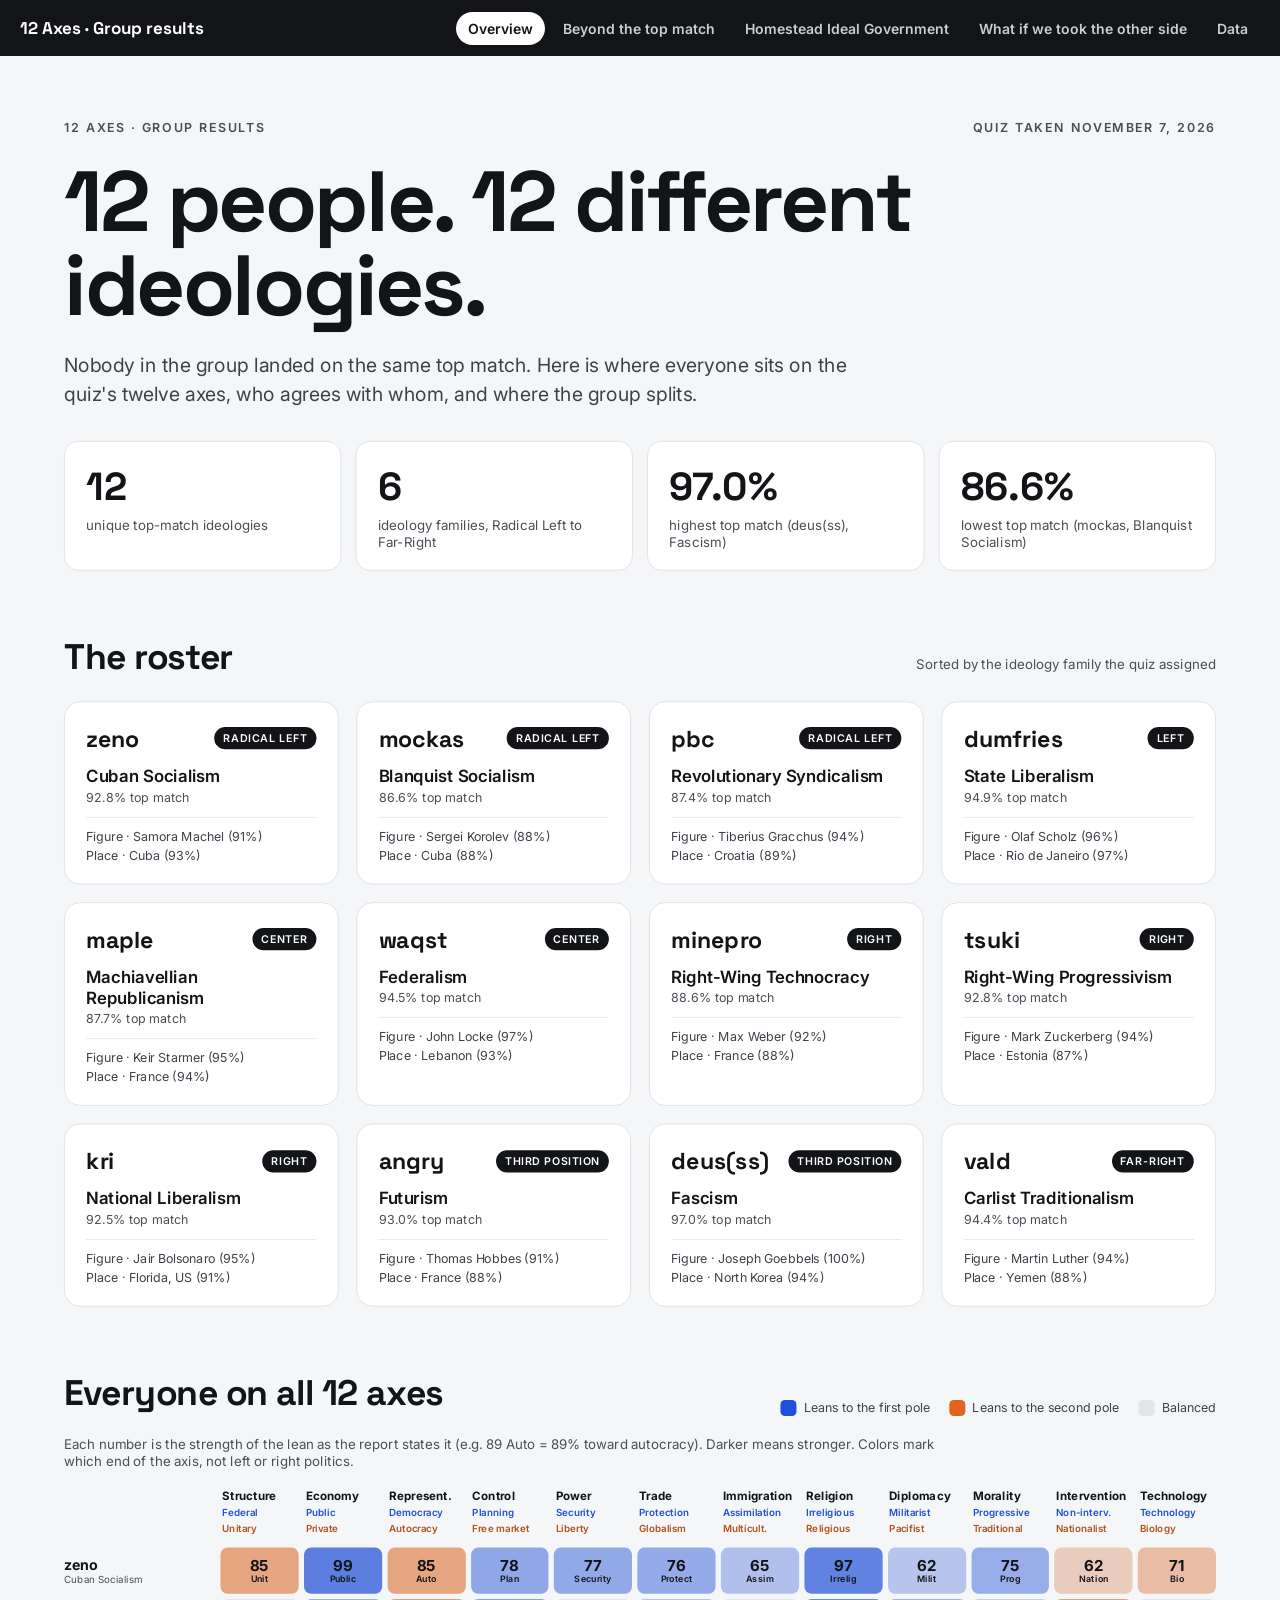
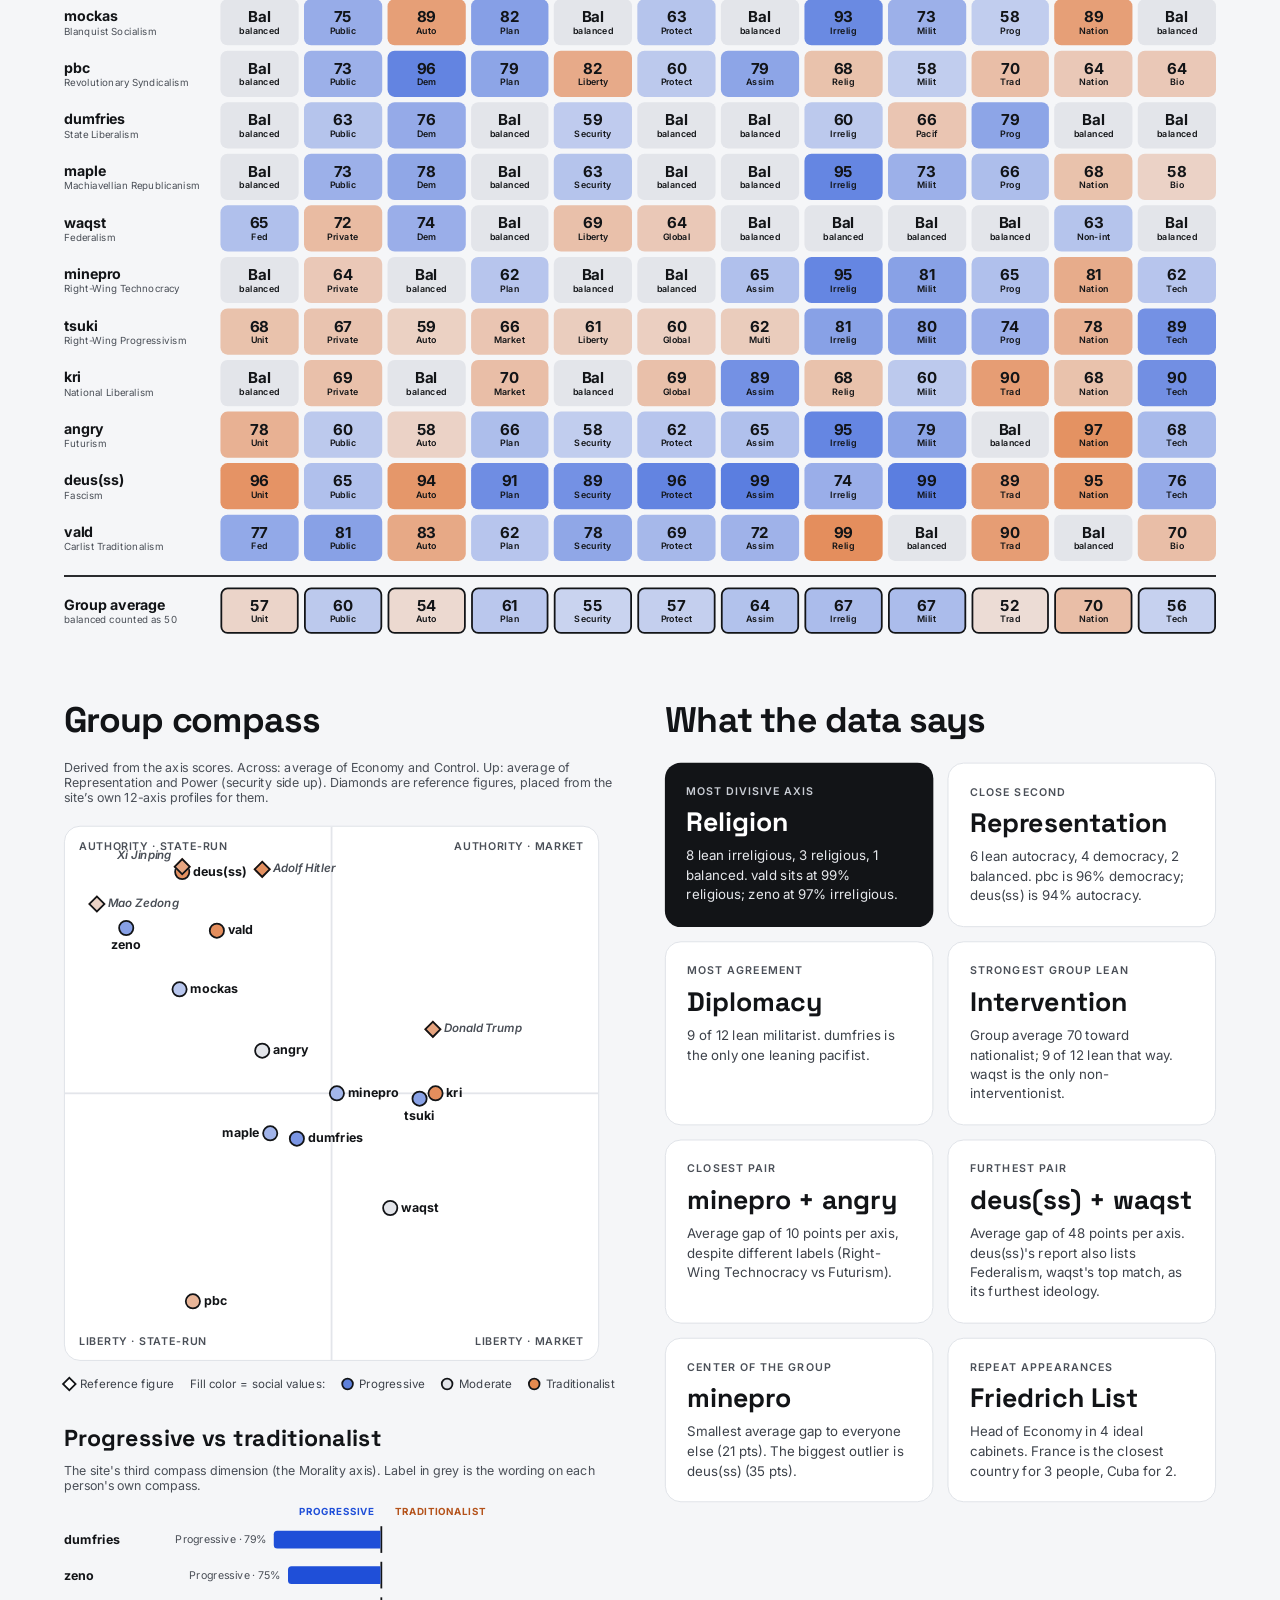
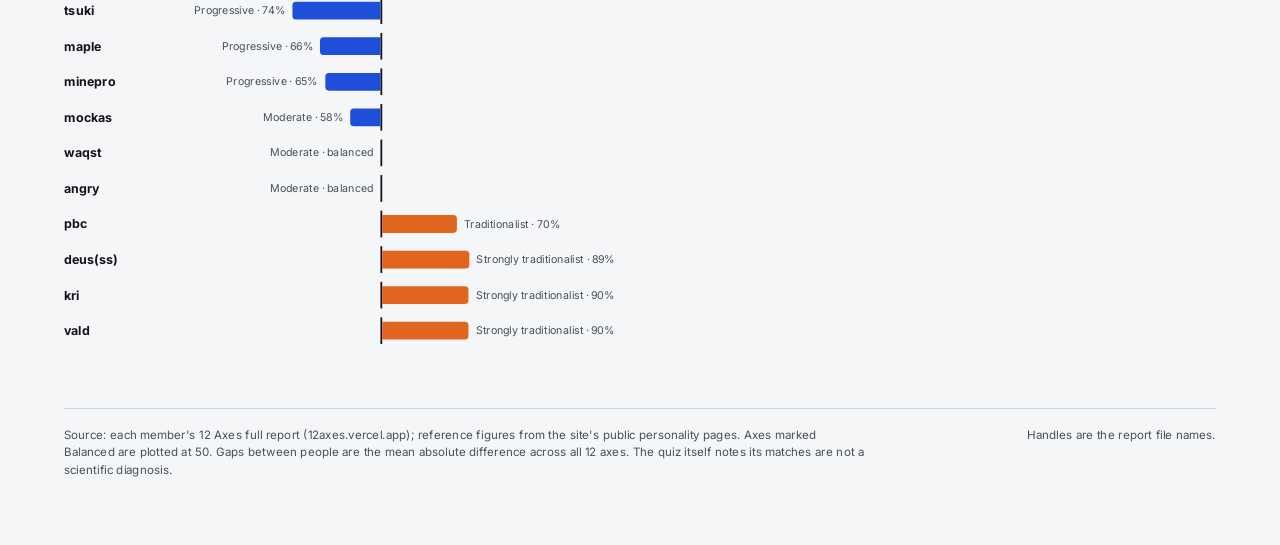
==== index.html @ 37f27909 "feat: 12 Axes group results site Static pages comparing the group's 12 Axes quiz results, with a pho" ====
<!doctype html>
<html lang="en">
<head>
<meta charset="utf-8">
<meta name="viewport" content="width=device-width, initial-scale=1">
<title>Overview · 12 Axes group results</title>
<link rel="preconnect" href="https://fonts.googleapis.com">
<link href="https://fonts.googleapis.com/css2?family=Inter:wght@400;500;600;700&amp;family=Space+Grotesk:wght@500;600;700&amp;display=swap" rel="stylesheet">
<style>
body{margin:0}
a{color:#1F4FD8}a:hover{color:#163a9e}
</style>

<style>
html,body{margin:0;background:#E9EBEF}
.site-nav{position:sticky;top:0;z-index:10;background:#121417;color:#fff;font-family:Inter,system-ui,sans-serif}
.site-nav .in{max-width:1440px;margin:0 auto;padding:0 20px;display:flex;align-items:center;gap:6px;min-height:56px;flex-wrap:wrap}
.site-nav .brand{font-family:'Space Grotesk',Inter,sans-serif;font-weight:700;font-size:17px;margin-right:auto;padding:12px 0;color:#fff;text-decoration:none}
.site-nav a.tab{color:#C9CDD4;text-decoration:none;font-size:14px;font-weight:600;padding:8px 12px;border-radius:999px}
.site-nav a.tab:hover{color:#fff;background:#2A2E35}
.site-nav a.tab[aria-current="page"]{color:#121417;background:#fff}
.site-nav a:focus-visible{outline:2px solid #8FB0FF;outline-offset:2px}
#frame{margin:0 auto;overflow:hidden}
#stage{width:1440px;transform-origin:top left}
</style>
<link rel="stylesheet" href="mobile.css">
</head>
<body>
<nav class="site-nav" aria-label="Pages"><div class="in"><a class="brand" href="index.html">12 Axes · Group results</a><a class="tab" href="index.html" aria-current="page">Overview</a><a class="tab" href="beyond.html">Beyond the top match</a><a class="tab" href="homestead.html">Homestead Ideal Government</a><a class="tab" href="other-side.html">What if we took the other side</a><a class="tab" href="data.html">Data</a></div></nav>
<main id="frame"><div id="stage" data-height="4150">
<div style="width: 1440px; height: 4150px; box-sizing: border-box; padding: 72px; background: #F5F6F8; color: #121417; font-family: Inter, system-ui, sans-serif; display: flex; flex-direction: column; gap: 72px">

  <header style="display: flex; flex-direction: column; gap: 28px">
    <div style="display: flex; justify-content: space-between; align-items: center; font-size: 14px; letter-spacing: 0.14em; text-transform: uppercase; color: #4A4F57; font-weight: 600">
      <span>12 Axes · Group results</span>
      <span>Quiz taken November 7, 2026</span>
    </div>
    <h1 style="margin: 0; font-family: 'Space Grotesk', Inter, sans-serif; font-size: 96px; line-height: 0.98; letter-spacing: -0.03em; font-weight: 700; max-width: 1100px">12 people. 12 different ideologies.</h1>
    <p style="margin: 0; font-size: 22px; line-height: 1.45; color: #3D424A; max-width: 900px">Nobody in the group landed on the same top match. Here is where everyone sits on the quiz's twelve axes, who agrees with whom, and where the group splits.</p>
    <div style="display: grid; grid-template-columns: repeat(4, minmax(0, 1fr)); gap: 16px; margin-top: 8px">
      <div style="background: #FFFFFF; border: 1px solid #DDE0E5; border-radius: 16px; padding: 22px 24px; display: flex; flex-direction: column; gap: 6px">
        <span style="font-family: 'Space Grotesk', Inter, sans-serif; font-size: 44px; font-weight: 700">12</span>
        <span style="font-size: 15px; color: #4A4F57">unique top-match ideologies</span>
      </div>
      <div style="background: #FFFFFF; border: 1px solid #DDE0E5; border-radius: 16px; padding: 22px 24px; display: flex; flex-direction: column; gap: 6px">
        <span style="font-family: 'Space Grotesk', Inter, sans-serif; font-size: 44px; font-weight: 700">6</span>
        <span style="font-size: 15px; color: #4A4F57">ideology families, Radical Left to Far-Right</span>
      </div>
      <div style="background: #FFFFFF; border: 1px solid #DDE0E5; border-radius: 16px; padding: 22px 24px; display: flex; flex-direction: column; gap: 6px">
        <span style="font-family: 'Space Grotesk', Inter, sans-serif; font-size: 44px; font-weight: 700">97.0%</span>
        <span style="font-size: 15px; color: #4A4F57">highest top match (deus(ss), Fascism)</span>
      </div>
      <div style="background: #FFFFFF; border: 1px solid #DDE0E5; border-radius: 16px; padding: 22px 24px; display: flex; flex-direction: column; gap: 6px">
        <span style="font-family: 'Space Grotesk', Inter, sans-serif; font-size: 44px; font-weight: 700">86.6%</span>
        <span style="font-size: 15px; color: #4A4F57">lowest top match (mockas, Blanquist Socialism)</span>
      </div>
    </div>
  </header>

  <section style="display: flex; flex-direction: column; gap: 24px">
    <div style="display: flex; align-items: baseline; justify-content: space-between">
      <h2 style="margin: 0; font-family: 'Space Grotesk', Inter, sans-serif; font-size: 40px; font-weight: 700; letter-spacing: -0.02em">The roster</h2>
      <span style="font-size: 15px; color: #4A4F57">Sorted by the ideology family the quiz assigned</span>
    </div>
    <div style="display: grid; grid-template-columns: repeat(4, minmax(0, 1fr)); gap: 20px">
      
        <div style="background: #FFFFFF; border: 1px solid #DDE0E5; border-radius: 18px; padding: 24px; display: flex; flex-direction: column; gap: 14px; min-height: 196px; box-sizing: border-box">
          <div style="display: flex; justify-content: space-between; align-items: center; gap: 8px">
            <span style="font-family: 'Space Grotesk', Inter, sans-serif; font-size: 26px; font-weight: 700">zeno</span>
            <span style="font-size: 12px; font-weight: 600; letter-spacing: 0.06em; text-transform: uppercase; background: #121417; color: #FFFFFF; padding: 5px 10px; border-radius: 999px; white-space: nowrap">Radical Left</span>
          </div>
          <div style="display: flex; flex-direction: column; gap: 2px">
            <span style="font-size: 19px; font-weight: 600; line-height: 1.25">Cuban Socialism</span>
            <span style="font-size: 14px; color: #4A4F57">92.8% top match</span>
          </div>
          <div style="display: flex; flex-direction: column; gap: 4px; font-size: 14px; color: #3D424A; border-top: 1px solid #E6E8EC; padding-top: 12px">
            <span>Figure · Samora Machel (91%)</span>
            <span>Place · Cuba (93%)</span>
          </div>
        </div>
      
        <div style="background: #FFFFFF; border: 1px solid #DDE0E5; border-radius: 18px; padding: 24px; display: flex; flex-direction: column; gap: 14px; min-height: 196px; box-sizing: border-box">
          <div style="display: flex; justify-content: space-between; align-items: center; gap: 8px">
            <span style="font-family: 'Space Grotesk', Inter, sans-serif; font-size: 26px; font-weight: 700">mockas</span>
            <span style="font-size: 12px; font-weight: 600; letter-spacing: 0.06em; text-transform: uppercase; background: #121417; color: #FFFFFF; padding: 5px 10px; border-radius: 999px; white-space: nowrap">Radical Left</span>
          </div>
          <div style="display: flex; flex-direction: column; gap: 2px">
            <span style="font-size: 19px; font-weight: 600; line-height: 1.25">Blanquist Socialism</span>
            <span style="font-size: 14px; color: #4A4F57">86.6% top match</span>
          </div>
          <div style="display: flex; flex-direction: column; gap: 4px; font-size: 14px; color: #3D424A; border-top: 1px solid #E6E8EC; padding-top: 12px">
            <span>Figure · Sergei Korolev (88%)</span>
            <span>Place · Cuba (88%)</span>
          </div>
        </div>
      
        <div style="background: #FFFFFF; border: 1px solid #DDE0E5; border-radius: 18px; padding: 24px; display: flex; flex-direction: column; gap: 14px; min-height: 196px; box-sizing: border-box">
          <div style="display: flex; justify-content: space-between; align-items: center; gap: 8px">
            <span style="font-family: 'Space Grotesk', Inter, sans-serif; font-size: 26px; font-weight: 700">pbc</span>
            <span style="font-size: 12px; font-weight: 600; letter-spacing: 0.06em; text-transform: uppercase; background: #121417; color: #FFFFFF; padding: 5px 10px; border-radius: 999px; white-space: nowrap">Radical Left</span>
          </div>
          <div style="display: flex; flex-direction: column; gap: 2px">
            <span style="font-size: 19px; font-weight: 600; line-height: 1.25">Revolutionary Syndicalism</span>
            <span style="font-size: 14px; color: #4A4F57">87.4% top match</span>
          </div>
          <div style="display: flex; flex-direction: column; gap: 4px; font-size: 14px; color: #3D424A; border-top: 1px solid #E6E8EC; padding-top: 12px">
            <span>Figure · Tiberius Gracchus (94%)</span>
            <span>Place · Croatia (89%)</span>
          </div>
        </div>
      
        <div style="background: #FFFFFF; border: 1px solid #DDE0E5; border-radius: 18px; padding: 24px; display: flex; flex-direction: column; gap: 14px; min-height: 196px; box-sizing: border-box">
          <div style="display: flex; justify-content: space-between; align-items: center; gap: 8px">
            <span style="font-family: 'Space Grotesk', Inter, sans-serif; font-size: 26px; font-weight: 700">dumfries</span>
            <span style="font-size: 12px; font-weight: 600; letter-spacing: 0.06em; text-transform: uppercase; background: #121417; color: #FFFFFF; padding: 5px 10px; border-radius: 999px; white-space: nowrap">Left</span>
          </div>
          <div style="display: flex; flex-direction: column; gap: 2px">
            <span style="font-size: 19px; font-weight: 600; line-height: 1.25">State Liberalism</span>
            <span style="font-size: 14px; color: #4A4F57">94.9% top match</span>
          </div>
          <div style="display: flex; flex-direction: column; gap: 4px; font-size: 14px; color: #3D424A; border-top: 1px solid #E6E8EC; padding-top: 12px">
            <span>Figure · Olaf Scholz (96%)</span>
            <span>Place · Rio de Janeiro (97%)</span>
          </div>
        </div>
      
        <div style="background: #FFFFFF; border: 1px solid #DDE0E5; border-radius: 18px; padding: 24px; display: flex; flex-direction: column; gap: 14px; min-height: 196px; box-sizing: border-box">
          <div style="display: flex; justify-content: space-between; align-items: center; gap: 8px">
            <span style="font-family: 'Space Grotesk', Inter, sans-serif; font-size: 26px; font-weight: 700">maple</span>
            <span style="font-size: 12px; font-weight: 600; letter-spacing: 0.06em; text-transform: uppercase; background: #121417; color: #FFFFFF; padding: 5px 10px; border-radius: 999px; white-space: nowrap">Center</span>
          </div>
          <div style="display: flex; flex-direction: column; gap: 2px">
            <span style="font-size: 19px; font-weight: 600; line-height: 1.25">Machiavellian Republicanism</span>
            <span style="font-size: 14px; color: #4A4F57">87.7% top match</span>
          </div>
          <div style="display: flex; flex-direction: column; gap: 4px; font-size: 14px; color: #3D424A; border-top: 1px solid #E6E8EC; padding-top: 12px">
            <span>Figure · Keir Starmer (95%)</span>
            <span>Place · France (94%)</span>
          </div>
        </div>
      
        <div style="background: #FFFFFF; border: 1px solid #DDE0E5; border-radius: 18px; padding: 24px; display: flex; flex-direction: column; gap: 14px; min-height: 196px; box-sizing: border-box">
          <div style="display: flex; justify-content: space-between; align-items: center; gap: 8px">
            <span style="font-family: 'Space Grotesk', Inter, sans-serif; font-size: 26px; font-weight: 700">waqst</span>
            <span style="font-size: 12px; font-weight: 600; letter-spacing: 0.06em; text-transform: uppercase; background: #121417; color: #FFFFFF; padding: 5px 10px; border-radius: 999px; white-space: nowrap">Center</span>
          </div>
          <div style="display: flex; flex-direction: column; gap: 2px">
            <span style="font-size: 19px; font-weight: 600; line-height: 1.25">Federalism</span>
            <span style="font-size: 14px; color: #4A4F57">94.5% top match</span>
          </div>
          <div style="display: flex; flex-direction: column; gap: 4px; font-size: 14px; color: #3D424A; border-top: 1px solid #E6E8EC; padding-top: 12px">
            <span>Figure · John Locke (97%)</span>
            <span>Place · Lebanon (93%)</span>
          </div>
        </div>
      
        <div style="background: #FFFFFF; border: 1px solid #DDE0E5; border-radius: 18px; padding: 24px; display: flex; flex-direction: column; gap: 14px; min-height: 196px; box-sizing: border-box">
          <div style="display: flex; justify-content: space-between; align-items: center; gap: 8px">
            <span style="font-family: 'Space Grotesk', Inter, sans-serif; font-size: 26px; font-weight: 700">minepro</span>
            <span style="font-size: 12px; font-weight: 600; letter-spacing: 0.06em; text-transform: uppercase; background: #121417; color: #FFFFFF; padding: 5px 10px; border-radius: 999px; white-space: nowrap">Right</span>
          </div>
          <div style="display: flex; flex-direction: column; gap: 2px">
            <span style="font-size: 19px; font-weight: 600; line-height: 1.25">Right-Wing Technocracy</span>
            <span style="font-size: 14px; color: #4A4F57">88.6% top match</span>
          </div>
          <div style="display: flex; flex-direction: column; gap: 4px; font-size: 14px; color: #3D424A; border-top: 1px solid #E6E8EC; padding-top: 12px">
            <span>Figure · Max Weber (92%)</span>
            <span>Place · France (88%)</span>
          </div>
        </div>
      
        <div style="background: #FFFFFF; border: 1px solid #DDE0E5; border-radius: 18px; padding: 24px; display: flex; flex-direction: column; gap: 14px; min-height: 196px; box-sizing: border-box">
          <div style="display: flex; justify-content: space-between; align-items: center; gap: 8px">
            <span style="font-family: 'Space Grotesk', Inter, sans-serif; font-size: 26px; font-weight: 700">tsuki</span>
            <span style="font-size: 12px; font-weight: 600; letter-spacing: 0.06em; text-transform: uppercase; background: #121417; color: #FFFFFF; padding: 5px 10px; border-radius: 999px; white-space: nowrap">Right</span>
          </div>
          <div style="display: flex; flex-direction: column; gap: 2px">
            <span style="font-size: 19px; font-weight: 600; line-height: 1.25">Right-Wing Progressivism</span>
            <span style="font-size: 14px; color: #4A4F57">92.8% top match</span>
          </div>
          <div style="display: flex; flex-direction: column; gap: 4px; font-size: 14px; color: #3D424A; border-top: 1px solid #E6E8EC; padding-top: 12px">
            <span>Figure · Mark Zuckerberg (94%)</span>
            <span>Place · Estonia (87%)</span>
          </div>
        </div>
      
        <div style="background: #FFFFFF; border: 1px solid #DDE0E5; border-radius: 18px; padding: 24px; display: flex; flex-direction: column; gap: 14px; min-height: 196px; box-sizing: border-box">
          <div style="display: flex; justify-content: space-between; align-items: center; gap: 8px">
            <span style="font-family: 'Space Grotesk', Inter, sans-serif; font-size: 26px; font-weight: 700">kri</span>
            <span style="font-size: 12px; font-weight: 600; letter-spacing: 0.06em; text-transform: uppercase; background: #121417; color: #FFFFFF; padding: 5px 10px; border-radius: 999px; white-space: nowrap">Right</span>
          </div>
          <div style="display: flex; flex-direction: column; gap: 2px">
            <span style="font-size: 19px; font-weight: 600; line-height: 1.25">National Liberalism</span>
            <span style="font-size: 14px; color: #4A4F57">92.5% top match</span>
          </div>
          <div style="display: flex; flex-direction: column; gap: 4px; font-size: 14px; color: #3D424A; border-top: 1px solid #E6E8EC; padding-top: 12px">
            <span>Figure · Jair Bolsonaro (95%)</span>
            <span>Place · Florida, US (91%)</span>
          </div>
        </div>
      
        <div style="background: #FFFFFF; border: 1px solid #DDE0E5; border-radius: 18px; padding: 24px; display: flex; flex-direction: column; gap: 14px; min-height: 196px; box-sizing: border-box">
          <div style="display: flex; justify-content: space-between; align-items: center; gap: 8px">
            <span style="font-family: 'Space Grotesk', Inter, sans-serif; font-size: 26px; font-weight: 700">angry</span>
            <span style="font-size: 12px; font-weight: 600; letter-spacing: 0.06em; text-transform: uppercase; background: #121417; color: #FFFFFF; padding: 5px 10px; border-radius: 999px; white-space: nowrap">Third Position</span>
          </div>
          <div style="display: flex; flex-direction: column; gap: 2px">
            <span style="font-size: 19px; font-weight: 600; line-height: 1.25">Futurism</span>
            <span style="font-size: 14px; color: #4A4F57">93.0% top match</span>
          </div>
          <div style="display: flex; flex-direction: column; gap: 4px; font-size: 14px; color: #3D424A; border-top: 1px solid #E6E8EC; padding-top: 12px">
            <span>Figure · Thomas Hobbes (91%)</span>
            <span>Place · France (88%)</span>
          </div>
        </div>
      
        <div style="background: #FFFFFF; border: 1px solid #DDE0E5; border-radius: 18px; padding: 24px; display: flex; flex-direction: column; gap: 14px; min-height: 196px; box-sizing: border-box">
          <div style="display: flex; justify-content: space-between; align-items: center; gap: 8px">
            <span style="font-family: 'Space Grotesk', Inter, sans-serif; font-size: 26px; font-weight: 700">deus(ss)</span>
            <span style="font-size: 12px; font-weight: 600; letter-spacing: 0.06em; text-transform: uppercase; background: #121417; color: #FFFFFF; padding: 5px 10px; border-radius: 999px; white-space: nowrap">Third Position</span>
          </div>
          <div style="display: flex; flex-direction: column; gap: 2px">
            <span style="font-size: 19px; font-weight: 600; line-height: 1.25">Fascism</span>
            <span style="font-size: 14px; color: #4A4F57">97.0% top match</span>
          </div>
          <div style="display: flex; flex-direction: column; gap: 4px; font-size: 14px; color: #3D424A; border-top: 1px solid #E6E8EC; padding-top: 12px">
            <span>Figure · Joseph Goebbels (100%)</span>
            <span>Place · North Korea (94%)</span>
          </div>
        </div>
      
        <div style="background: #FFFFFF; border: 1px solid #DDE0E5; border-radius: 18px; padding: 24px; display: flex; flex-direction: column; gap: 14px; min-height: 196px; box-sizing: border-box">
          <div style="display: flex; justify-content: space-between; align-items: center; gap: 8px">
            <span style="font-family: 'Space Grotesk', Inter, sans-serif; font-size: 26px; font-weight: 700">vald</span>
            <span style="font-size: 12px; font-weight: 600; letter-spacing: 0.06em; text-transform: uppercase; background: #121417; color: #FFFFFF; padding: 5px 10px; border-radius: 999px; white-space: nowrap">Far-Right</span>
          </div>
          <div style="display: flex; flex-direction: column; gap: 2px">
            <span style="font-size: 19px; font-weight: 600; line-height: 1.25">Carlist Traditionalism</span>
            <span style="font-size: 14px; color: #4A4F57">94.4% top match</span>
          </div>
          <div style="display: flex; flex-direction: column; gap: 4px; font-size: 14px; color: #3D424A; border-top: 1px solid #E6E8EC; padding-top: 12px">
            <span>Figure · Martin Luther (94%)</span>
            <span>Place · Yemen (88%)</span>
          </div>
        </div>
      
    </div>
  </section>

  <section style="display: flex; flex-direction: column; gap: 22px">
    <div style="display: flex; align-items: flex-end; justify-content: space-between; gap: 40px">
      <h2 style="margin: 0; font-family: 'Space Grotesk', Inter, sans-serif; font-size: 40px; font-weight: 700; letter-spacing: -0.02em">Everyone on all 12 axes</h2>
      <div style="display: flex; gap: 22px; align-items: center; font-size: 14px; color: #3D424A">
        <span style="display: flex; align-items: center; gap: 8px"><span style="width: 18px; height: 18px; border-radius: 5px; background: #1F4FD8; display: inline-block"></span>Leans to the first pole</span>
        <span style="display: flex; align-items: center; gap: 8px"><span style="width: 18px; height: 18px; border-radius: 5px; background: #E0661F; display: inline-block"></span>Leans to the second pole</span>
        <span style="display: flex; align-items: center; gap: 8px"><span style="width: 18px; height: 18px; border-radius: 5px; background: #E3E5EA; display: inline-block"></span>Balanced</span>
      </div>
    </div>
    <p style="margin: 0; font-size: 15px; color: #4A4F57; max-width: 980px">Each number is the strength of the lean as the report states it (e.g. 89 Auto = 89% toward autocracy). Darker means stronger. Colors mark which end of the axis, not left or right politics.</p>

    <div style="display: flex; flex-direction: column; gap: 6px">
      <div style="display: grid; grid-template-columns: 170px repeat(12, minmax(0, 1fr)); gap: 6px; align-items: end">
        <span></span>
        
          <div style="display: flex; flex-direction: column; gap: 4px; padding: 0 2px 8px">
            <span style="font-size: 13px; font-weight: 700">Structure</span>
            <span style="font-size: 11px; font-weight: 600; color: #1F4FD8">Federal</span>
            <span style="font-size: 11px; font-weight: 600; color: #B4521A">Unitary</span>
          </div>
        
          <div style="display: flex; flex-direction: column; gap: 4px; padding: 0 2px 8px">
            <span style="font-size: 13px; font-weight: 700">Economy</span>
            <span style="font-size: 11px; font-weight: 600; color: #1F4FD8">Public</span>
            <span style="font-size: 11px; font-weight: 600; color: #B4521A">Private</span>
          </div>
        
          <div style="display: flex; flex-direction: column; gap: 4px; padding: 0 2px 8px">
            <span style="font-size: 13px; font-weight: 700">Represent.</span>
            <span style="font-size: 11px; font-weight: 600; color: #1F4FD8">Democracy</span>
            <span style="font-size: 11px; font-weight: 600; color: #B4521A">Autocracy</span>
          </div>
        
          <div style="display: flex; flex-direction: column; gap: 4px; padding: 0 2px 8px">
            <span style="font-size: 13px; font-weight: 700">Control</span>
            <span style="font-size: 11px; font-weight: 600; color: #1F4FD8">Planning</span>
            <span style="font-size: 11px; font-weight: 600; color: #B4521A">Free market</span>
          </div>
        
          <div style="display: flex; flex-direction: column; gap: 4px; padding: 0 2px 8px">
            <span style="font-size: 13px; font-weight: 700">Power</span>
            <span style="font-size: 11px; font-weight: 600; color: #1F4FD8">Security</span>
            <span style="font-size: 11px; font-weight: 600; color: #B4521A">Liberty</span>
          </div>
        
          <div style="display: flex; flex-direction: column; gap: 4px; padding: 0 2px 8px">
            <span style="font-size: 13px; font-weight: 700">Trade</span>
            <span style="font-size: 11px; font-weight: 600; color: #1F4FD8">Protection</span>
            <span style="font-size: 11px; font-weight: 600; color: #B4521A">Globalism</span>
          </div>
        
          <div style="display: flex; flex-direction: column; gap: 4px; padding: 0 2px 8px">
            <span style="font-size: 13px; font-weight: 700">Immigration</span>
            <span style="font-size: 11px; font-weight: 600; color: #1F4FD8">Assimilation</span>
            <span style="font-size: 11px; font-weight: 600; color: #B4521A">Multicult.</span>
          </div>
        
          <div style="display: flex; flex-direction: column; gap: 4px; padding: 0 2px 8px">
            <span style="font-size: 13px; font-weight: 700">Religion</span>
            <span style="font-size: 11px; font-weight: 600; color: #1F4FD8">Irreligious</span>
            <span style="font-size: 11px; font-weight: 600; color: #B4521A">Religious</span>
          </div>
        
          <div style="display: flex; flex-direction: column; gap: 4px; padding: 0 2px 8px">
            <span style="font-size: 13px; font-weight: 700">Diplomacy</span>
            <span style="font-size: 11px; font-weight: 600; color: #1F4FD8">Militarist</span>
            <span style="font-size: 11px; font-weight: 600; color: #B4521A">Pacifist</span>
          </div>
        
          <div style="display: flex; flex-direction: column; gap: 4px; padding: 0 2px 8px">
            <span style="font-size: 13px; font-weight: 700">Morality</span>
            <span style="font-size: 11px; font-weight: 600; color: #1F4FD8">Progressive</span>
            <span style="font-size: 11px; font-weight: 600; color: #B4521A">Traditional</span>
          </div>
        
          <div style="display: flex; flex-direction: column; gap: 4px; padding: 0 2px 8px">
            <span style="font-size: 13px; font-weight: 700">Intervention</span>
            <span style="font-size: 11px; font-weight: 600; color: #1F4FD8">Non-interv.</span>
            <span style="font-size: 11px; font-weight: 600; color: #B4521A">Nationalist</span>
          </div>
        
          <div style="display: flex; flex-direction: column; gap: 4px; padding: 0 2px 8px">
            <span style="font-size: 13px; font-weight: 700">Technology</span>
            <span style="font-size: 11px; font-weight: 600; color: #1F4FD8">Technology</span>
            <span style="font-size: 11px; font-weight: 600; color: #B4521A">Biology</span>
          </div>
        
      </div>
      
        <div style="display: grid; grid-template-columns: 170px repeat(12, minmax(0, 1fr)); gap: 6px">
          <div style="display: flex; flex-direction: column; justify-content: center; height: 52px">
            <span style="font-size: 16px; font-weight: 700">zeno</span>
            <span style="font-size: 11px; color: #4A4F57; white-space: nowrap; overflow: hidden; text-overflow: ellipsis">Cuban Socialism</span>
          </div>
          
            <div style="height: 52px; border-radius: 8px; background: rgb(230,165,129); display: flex; flex-direction: column; align-items: center; justify-content: center; line-height: 1.1">
              <span style="font-size: 17px; font-weight: 700; color: #121417">85</span>
              <span style="font-size: 10px; font-weight: 600; color: #121417">Unit</span>
            </div>
          
            <div style="height: 52px; border-radius: 8px; background: rgb(91,126,224); display: flex; flex-direction: column; align-items: center; justify-content: center; line-height: 1.1">
              <span style="font-size: 17px; font-weight: 700; color: #121417">99</span>
              <span style="font-size: 10px; font-weight: 600; color: #121417">Public</span>
            </div>
          
            <div style="height: 52px; border-radius: 8px; background: rgb(230,165,129); display: flex; flex-direction: column; align-items: center; justify-content: center; line-height: 1.1">
              <span style="font-size: 17px; font-weight: 700; color: #121417">85</span>
              <span style="font-size: 10px; font-weight: 600; color: #121417">Auto</span>
            </div>
          
            <div style="height: 52px; border-radius: 8px; background: rgb(144,167,231); display: flex; flex-direction: column; align-items: center; justify-content: center; line-height: 1.1">
              <span style="font-size: 17px; font-weight: 700; color: #121417">78</span>
              <span style="font-size: 10px; font-weight: 600; color: #121417">Plan</span>
            </div>
          
            <div style="height: 52px; border-radius: 8px; background: rgb(146,169,232); display: flex; flex-direction: column; align-items: center; justify-content: center; line-height: 1.1">
              <span style="font-size: 17px; font-weight: 700; color: #121417">77</span>
              <span style="font-size: 10px; font-weight: 600; color: #121417">Security</span>
            </div>
          
            <div style="height: 52px; border-radius: 8px; background: rgb(149,170,232); display: flex; flex-direction: column; align-items: center; justify-content: center; line-height: 1.1">
              <span style="font-size: 17px; font-weight: 700; color: #121417">76</span>
              <span style="font-size: 10px; font-weight: 600; color: #121417">Protect</span>
            </div>
          
            <div style="height: 52px; border-radius: 8px; background: rgb(176,192,236); display: flex; flex-direction: column; align-items: center; justify-content: center; line-height: 1.1">
              <span style="font-size: 17px; font-weight: 700; color: #121417">65</span>
              <span style="font-size: 10px; font-weight: 600; color: #121417">Assim</span>
            </div>
          
            <div style="height: 52px; border-radius: 8px; background: rgb(96,130,225); display: flex; flex-direction: column; align-items: center; justify-content: center; line-height: 1.1">
              <span style="font-size: 17px; font-weight: 700; color: #121417">97</span>
              <span style="font-size: 10px; font-weight: 600; color: #121417">Irrelig</span>
            </div>
          
            <div style="height: 52px; border-radius: 8px; background: rgb(183,197,237); display: flex; flex-direction: column; align-items: center; justify-content: center; line-height: 1.1">
              <span style="font-size: 17px; font-weight: 700; color: #121417">62</span>
              <span style="font-size: 10px; font-weight: 600; color: #121417">Milit</span>
            </div>
          
            <div style="height: 52px; border-radius: 8px; background: rgb(151,172,232); display: flex; flex-direction: column; align-items: center; justify-content: center; line-height: 1.1">
              <span style="font-size: 17px; font-weight: 700; color: #121417">75</span>
              <span style="font-size: 10px; font-weight: 600; color: #121417">Prog</span>
            </div>
          
            <div style="height: 52px; border-radius: 8px; background: rgb(234,204,188); display: flex; flex-direction: column; align-items: center; justify-content: center; line-height: 1.1">
              <span style="font-size: 17px; font-weight: 700; color: #121417">62</span>
              <span style="font-size: 10px; font-weight: 600; color: #121417">Nation</span>
            </div>
          
            <div style="height: 52px; border-radius: 8px; background: rgb(233,189,165); display: flex; flex-direction: column; align-items: center; justify-content: center; line-height: 1.1">
              <span style="font-size: 17px; font-weight: 700; color: #121417">71</span>
              <span style="font-size: 10px; font-weight: 600; color: #121417">Bio</span>
            </div>
          
        </div>
      
        <div style="display: grid; grid-template-columns: 170px repeat(12, minmax(0, 1fr)); gap: 6px">
          <div style="display: flex; flex-direction: column; justify-content: center; height: 52px">
            <span style="font-size: 16px; font-weight: 700">mockas</span>
            <span style="font-size: 11px; color: #4A4F57; white-space: nowrap; overflow: hidden; text-overflow: ellipsis">Blanquist Socialism</span>
          </div>
          
            <div style="height: 52px; border-radius: 8px; background: #E3E5EA; display: flex; flex-direction: column; align-items: center; justify-content: center; line-height: 1.1">
              <span style="font-size: 17px; font-weight: 700; color: #121417">Bal</span>
              <span style="font-size: 10px; font-weight: 600; color: #121417">balanced</span>
            </div>
          
            <div style="height: 52px; border-radius: 8px; background: rgb(151,172,232); display: flex; flex-direction: column; align-items: center; justify-content: center; line-height: 1.1">
              <span style="font-size: 17px; font-weight: 700; color: #121417">75</span>
              <span style="font-size: 10px; font-weight: 600; color: #121417">Public</span>
            </div>
          
            <div style="height: 52px; border-radius: 8px; background: rgb(230,159,119); display: flex; flex-direction: column; align-items: center; justify-content: center; line-height: 1.1">
              <span style="font-size: 17px; font-weight: 700; color: #121417">89</span>
              <span style="font-size: 10px; font-weight: 600; color: #121417">Auto</span>
            </div>
          
            <div style="height: 52px; border-radius: 8px; background: rgb(134,159,230); display: flex; flex-direction: column; align-items: center; justify-content: center; line-height: 1.1">
              <span style="font-size: 17px; font-weight: 700; color: #121417">82</span>
              <span style="font-size: 10px; font-weight: 600; color: #121417">Plan</span>
            </div>
          
            <div style="height: 52px; border-radius: 8px; background: #E3E5EA; display: flex; flex-direction: column; align-items: center; justify-content: center; line-height: 1.1">
              <span style="font-size: 17px; font-weight: 700; color: #121417">Bal</span>
              <span style="font-size: 10px; font-weight: 600; color: #121417">balanced</span>
            </div>
          
            <div style="height: 52px; border-radius: 8px; background: rgb(181,196,236); display: flex; flex-direction: column; align-items: center; justify-content: center; line-height: 1.1">
              <span style="font-size: 17px; font-weight: 700; color: #121417">63</span>
              <span style="font-size: 10px; font-weight: 600; color: #121417">Protect</span>
            </div>
          
            <div style="height: 52px; border-radius: 8px; background: #E3E5EA; display: flex; flex-direction: column; align-items: center; justify-content: center; line-height: 1.1">
              <span style="font-size: 17px; font-weight: 700; color: #121417">Bal</span>
              <span style="font-size: 10px; font-weight: 600; color: #121417">balanced</span>
            </div>
          
            <div style="height: 52px; border-radius: 8px; background: rgb(106,138,226); display: flex; flex-direction: column; align-items: center; justify-content: center; line-height: 1.1">
              <span style="font-size: 17px; font-weight: 700; color: #121417">93</span>
              <span style="font-size: 10px; font-weight: 600; color: #121417">Irrelig</span>
            </div>
          
            <div style="height: 52px; border-radius: 8px; background: rgb(156,176,233); display: flex; flex-direction: column; align-items: center; justify-content: center; line-height: 1.1">
              <span style="font-size: 17px; font-weight: 700; color: #121417">73</span>
              <span style="font-size: 10px; font-weight: 600; color: #121417">Milit</span>
            </div>
          
            <div style="height: 52px; border-radius: 8px; background: rgb(193,205,238); display: flex; flex-direction: column; align-items: center; justify-content: center; line-height: 1.1">
              <span style="font-size: 17px; font-weight: 700; color: #121417">58</span>
              <span style="font-size: 10px; font-weight: 600; color: #121417">Prog</span>
            </div>
          
            <div style="height: 52px; border-radius: 8px; background: rgb(230,159,119); display: flex; flex-direction: column; align-items: center; justify-content: center; line-height: 1.1">
              <span style="font-size: 17px; font-weight: 700; color: #121417">89</span>
              <span style="font-size: 10px; font-weight: 600; color: #121417">Nation</span>
            </div>
          
            <div style="height: 52px; border-radius: 8px; background: #E3E5EA; display: flex; flex-direction: column; align-items: center; justify-content: center; line-height: 1.1">
              <span style="font-size: 17px; font-weight: 700; color: #121417">Bal</span>
              <span style="font-size: 10px; font-weight: 600; color: #121417">balanced</span>
            </div>
          
        </div>
      
        <div style="display: grid; grid-template-columns: 170px repeat(12, minmax(0, 1fr)); gap: 6px">
          <div style="display: flex; flex-direction: column; justify-content: center; height: 52px">
            <span style="font-size: 16px; font-weight: 700">pbc</span>
            <span style="font-size: 11px; color: #4A4F57; white-space: nowrap; overflow: hidden; text-overflow: ellipsis">Revolutionary Syndicalism</span>
          </div>
          
            <div style="height: 52px; border-radius: 8px; background: #E3E5EA; display: flex; flex-direction: column; align-items: center; justify-content: center; line-height: 1.1">
              <span style="font-size: 17px; font-weight: 700; color: #121417">Bal</span>
              <span style="font-size: 10px; font-weight: 600; color: #121417">balanced</span>
            </div>
          
            <div style="height: 52px; border-radius: 8px; background: rgb(156,176,233); display: flex; flex-direction: column; align-items: center; justify-content: center; line-height: 1.1">
              <span style="font-size: 17px; font-weight: 700; color: #121417">73</span>
              <span style="font-size: 10px; font-weight: 600; color: #121417">Public</span>
            </div>
          
            <div style="height: 52px; border-radius: 8px; background: rgb(99,132,225); display: flex; flex-direction: column; align-items: center; justify-content: center; line-height: 1.1">
              <span style="font-size: 17px; font-weight: 700; color: #121417">96</span>
              <span style="font-size: 10px; font-weight: 600; color: #121417">Dem</span>
            </div>
          
            <div style="height: 52px; border-radius: 8px; background: rgb(141,165,231); display: flex; flex-direction: column; align-items: center; justify-content: center; line-height: 1.1">
              <span style="font-size: 17px; font-weight: 700; color: #121417">79</span>
              <span style="font-size: 10px; font-weight: 600; color: #121417">Plan</span>
            </div>
          
            <div style="height: 52px; border-radius: 8px; background: rgb(231,170,137); display: flex; flex-direction: column; align-items: center; justify-content: center; line-height: 1.1">
              <span style="font-size: 17px; font-weight: 700; color: #121417">82</span>
              <span style="font-size: 10px; font-weight: 600; color: #121417">Liberty</span>
            </div>
          
            <div style="height: 52px; border-radius: 8px; background: rgb(188,201,237); display: flex; flex-direction: column; align-items: center; justify-content: center; line-height: 1.1">
              <span style="font-size: 17px; font-weight: 700; color: #121417">60</span>
              <span style="font-size: 10px; font-weight: 600; color: #121417">Protect</span>
            </div>
          
            <div style="height: 52px; border-radius: 8px; background: rgb(141,165,231); display: flex; flex-direction: column; align-items: center; justify-content: center; line-height: 1.1">
              <span style="font-size: 17px; font-weight: 700; color: #121417">79</span>
              <span style="font-size: 10px; font-weight: 600; color: #121417">Assim</span>
            </div>
          
            <div style="height: 52px; border-radius: 8px; background: rgb(233,194,172); display: flex; flex-direction: column; align-items: center; justify-content: center; line-height: 1.1">
              <span style="font-size: 17px; font-weight: 700; color: #121417">68</span>
              <span style="font-size: 10px; font-weight: 600; color: #121417">Relig</span>
            </div>
          
            <div style="height: 52px; border-radius: 8px; background: rgb(193,205,238); display: flex; flex-direction: column; align-items: center; justify-content: center; line-height: 1.1">
              <span style="font-size: 17px; font-weight: 700; color: #121417">58</span>
              <span style="font-size: 10px; font-weight: 600; color: #121417">Milit</span>
            </div>
          
            <div style="height: 52px; border-radius: 8px; background: rgb(233,190,167); display: flex; flex-direction: column; align-items: center; justify-content: center; line-height: 1.1">
              <span style="font-size: 17px; font-weight: 700; color: #121417">70</span>
              <span style="font-size: 10px; font-weight: 600; color: #121417">Trad</span>
            </div>
          
            <div style="height: 52px; border-radius: 8px; background: rgb(234,200,183); display: flex; flex-direction: column; align-items: center; justify-content: center; line-height: 1.1">
              <span style="font-size: 17px; font-weight: 700; color: #121417">64</span>
              <span style="font-size: 10px; font-weight: 600; color: #121417">Nation</span>
            </div>
          
            <div style="height: 52px; border-radius: 8px; background: rgb(234,200,183); display: flex; flex-direction: column; align-items: center; justify-content: center; line-height: 1.1">
              <span style="font-size: 17px; font-weight: 700; color: #121417">64</span>
              <span style="font-size: 10px; font-weight: 600; color: #121417">Bio</span>
            </div>
          
        </div>
      
        <div style="display: grid; grid-template-columns: 170px repeat(12, minmax(0, 1fr)); gap: 6px">
          <div style="display: flex; flex-direction: column; justify-content: center; height: 52px">
            <span style="font-size: 16px; font-weight: 700">dumfries</span>
            <span style="font-size: 11px; color: #4A4F57; white-space: nowrap; overflow: hidden; text-overflow: ellipsis">State Liberalism</span>
          </div>
          
            <div style="height: 52px; border-radius: 8px; background: #E3E5EA; display: flex; flex-direction: column; align-items: center; justify-content: center; line-height: 1.1">
              <span style="font-size: 17px; font-weight: 700; color: #121417">Bal</span>
              <span style="font-size: 10px; font-weight: 600; color: #121417">balanced</span>
            </div>
          
            <div style="height: 52px; border-radius: 8px; background: rgb(181,196,236); display: flex; flex-direction: column; align-items: center; justify-content: center; line-height: 1.1">
              <span style="font-size: 17px; font-weight: 700; color: #121417">63</span>
              <span style="font-size: 10px; font-weight: 600; color: #121417">Public</span>
            </div>
          
            <div style="height: 52px; border-radius: 8px; background: rgb(149,170,232); display: flex; flex-direction: column; align-items: center; justify-content: center; line-height: 1.1">
              <span style="font-size: 17px; font-weight: 700; color: #121417">76</span>
              <span style="font-size: 10px; font-weight: 600; color: #121417">Dem</span>
            </div>
          
            <div style="height: 52px; border-radius: 8px; background: #E3E5EA; display: flex; flex-direction: column; align-items: center; justify-content: center; line-height: 1.1">
              <span style="font-size: 17px; font-weight: 700; color: #121417">Bal</span>
              <span style="font-size: 10px; font-weight: 600; color: #121417">balanced</span>
            </div>
          
            <div style="height: 52px; border-radius: 8px; background: rgb(191,203,238); display: flex; flex-direction: column; align-items: center; justify-content: center; line-height: 1.1">
              <span style="font-size: 17px; font-weight: 700; color: #121417">59</span>
              <span style="font-size: 10px; font-weight: 600; color: #121417">Security</span>
            </div>
          
            <div style="height: 52px; border-radius: 8px; background: #E3E5EA; display: flex; flex-direction: column; align-items: center; justify-content: center; line-height: 1.1">
              <span style="font-size: 17px; font-weight: 700; color: #121417">Bal</span>
              <span style="font-size: 10px; font-weight: 600; color: #121417">balanced</span>
            </div>
          
            <div style="height: 52px; border-radius: 8px; background: #E3E5EA; display: flex; flex-direction: column; align-items: center; justify-content: center; line-height: 1.1">
              <span style="font-size: 17px; font-weight: 700; color: #121417">Bal</span>
              <span style="font-size: 10px; font-weight: 600; color: #121417">balanced</span>
            </div>
          
            <div style="height: 52px; border-radius: 8px; background: rgb(188,201,237); display: flex; flex-direction: column; align-items: center; justify-content: center; line-height: 1.1">
              <span style="font-size: 17px; font-weight: 700; color: #121417">60</span>
              <span style="font-size: 10px; font-weight: 600; color: #121417">Irrelig</span>
            </div>
          
            <div style="height: 52px; border-radius: 8px; background: rgb(234,197,178); display: flex; flex-direction: column; align-items: center; justify-content: center; line-height: 1.1">
              <span style="font-size: 17px; font-weight: 700; color: #121417">66</span>
              <span style="font-size: 10px; font-weight: 600; color: #121417">Pacif</span>
            </div>
          
            <div style="height: 52px; border-radius: 8px; background: rgb(141,165,231); display: flex; flex-direction: column; align-items: center; justify-content: center; line-height: 1.1">
              <span style="font-size: 17px; font-weight: 700; color: #121417">79</span>
              <span style="font-size: 10px; font-weight: 600; color: #121417">Prog</span>
            </div>
          
            <div style="height: 52px; border-radius: 8px; background: #E3E5EA; display: flex; flex-direction: column; align-items: center; justify-content: center; line-height: 1.1">
              <span style="font-size: 17px; font-weight: 700; color: #121417">Bal</span>
              <span style="font-size: 10px; font-weight: 600; color: #121417">balanced</span>
            </div>
          
            <div style="height: 52px; border-radius: 8px; background: #E3E5EA; display: flex; flex-direction: column; align-items: center; justify-content: center; line-height: 1.1">
              <span style="font-size: 17px; font-weight: 700; color: #121417">Bal</span>
              <span style="font-size: 10px; font-weight: 600; color: #121417">balanced</span>
            </div>
          
        </div>
      
        <div style="display: grid; grid-template-columns: 170px repeat(12, minmax(0, 1fr)); gap: 6px">
          <div style="display: flex; flex-direction: column; justify-content: center; height: 52px">
            <span style="font-size: 16px; font-weight: 700">maple</span>
            <span style="font-size: 11px; color: #4A4F57; white-space: nowrap; overflow: hidden; text-overflow: ellipsis">Machiavellian Republicanism</span>
          </div>
          
            <div style="height: 52px; border-radius: 8px; background: #E3E5EA; display: flex; flex-direction: column; align-items: center; justify-content: center; line-height: 1.1">
              <span style="font-size: 17px; font-weight: 700; color: #121417">Bal</span>
              <span style="font-size: 10px; font-weight: 600; color: #121417">balanced</span>
            </div>
          
            <div style="height: 52px; border-radius: 8px; background: rgb(156,176,233); display: flex; flex-direction: column; align-items: center; justify-content: center; line-height: 1.1">
              <span style="font-size: 17px; font-weight: 700; color: #121417">73</span>
              <span style="font-size: 10px; font-weight: 600; color: #121417">Public</span>
            </div>
          
            <div style="height: 52px; border-radius: 8px; background: rgb(144,167,231); display: flex; flex-direction: column; align-items: center; justify-content: center; line-height: 1.1">
              <span style="font-size: 17px; font-weight: 700; color: #121417">78</span>
              <span style="font-size: 10px; font-weight: 600; color: #121417">Dem</span>
            </div>
          
            <div style="height: 52px; border-radius: 8px; background: #E3E5EA; display: flex; flex-direction: column; align-items: center; justify-content: center; line-height: 1.1">
              <span style="font-size: 17px; font-weight: 700; color: #121417">Bal</span>
              <span style="font-size: 10px; font-weight: 600; color: #121417">balanced</span>
            </div>
          
            <div style="height: 52px; border-radius: 8px; background: rgb(181,196,236); display: flex; flex-direction: column; align-items: center; justify-content: center; line-height: 1.1">
              <span style="font-size: 17px; font-weight: 700; color: #121417">63</span>
              <span style="font-size: 10px; font-weight: 600; color: #121417">Security</span>
            </div>
          
            <div style="height: 52px; border-radius: 8px; background: #E3E5EA; display: flex; flex-direction: column; align-items: center; justify-content: center; line-height: 1.1">
              <span style="font-size: 17px; font-weight: 700; color: #121417">Bal</span>
              <span style="font-size: 10px; font-weight: 600; color: #121417">balanced</span>
            </div>
          
            <div style="height: 52px; border-radius: 8px; background: #E3E5EA; display: flex; flex-direction: column; align-items: center; justify-content: center; line-height: 1.1">
              <span style="font-size: 17px; font-weight: 700; color: #121417">Bal</span>
              <span style="font-size: 10px; font-weight: 600; color: #121417">balanced</span>
            </div>
          
            <div style="height: 52px; border-radius: 8px; background: rgb(101,134,226); display: flex; flex-direction: column; align-items: center; justify-content: center; line-height: 1.1">
              <span style="font-size: 17px; font-weight: 700; color: #121417">95</span>
              <span style="font-size: 10px; font-weight: 600; color: #121417">Irrelig</span>
            </div>
          
            <div style="height: 52px; border-radius: 8px; background: rgb(156,176,233); display: flex; flex-direction: column; align-items: center; justify-content: center; line-height: 1.1">
              <span style="font-size: 17px; font-weight: 700; color: #121417">73</span>
              <span style="font-size: 10px; font-weight: 600; color: #121417">Milit</span>
            </div>
          
            <div style="height: 52px; border-radius: 8px; background: rgb(173,190,235); display: flex; flex-direction: column; align-items: center; justify-content: center; line-height: 1.1">
              <span style="font-size: 17px; font-weight: 700; color: #121417">66</span>
              <span style="font-size: 10px; font-weight: 600; color: #121417">Prog</span>
            </div>
          
            <div style="height: 52px; border-radius: 8px; background: rgb(233,194,172); display: flex; flex-direction: column; align-items: center; justify-content: center; line-height: 1.1">
              <span style="font-size: 17px; font-weight: 700; color: #121417">68</span>
              <span style="font-size: 10px; font-weight: 600; color: #121417">Nation</span>
            </div>
          
            <div style="height: 52px; border-radius: 8px; background: rgb(235,210,198); display: flex; flex-direction: column; align-items: center; justify-content: center; line-height: 1.1">
              <span style="font-size: 17px; font-weight: 700; color: #121417">58</span>
              <span style="font-size: 10px; font-weight: 600; color: #121417">Bio</span>
            </div>
          
        </div>
      
        <div style="display: grid; grid-template-columns: 170px repeat(12, minmax(0, 1fr)); gap: 6px">
          <div style="display: flex; flex-direction: column; justify-content: center; height: 52px">
            <span style="font-size: 16px; font-weight: 700">waqst</span>
            <span style="font-size: 11px; color: #4A4F57; white-space: nowrap; overflow: hidden; text-overflow: ellipsis">Federalism</span>
          </div>
          
            <div style="height: 52px; border-radius: 8px; background: rgb(176,192,236); display: flex; flex-direction: column; align-items: center; justify-content: center; line-height: 1.1">
              <span style="font-size: 17px; font-weight: 700; color: #121417">65</span>
              <span style="font-size: 10px; font-weight: 600; color: #121417">Fed</span>
            </div>
          
            <div style="height: 52px; border-radius: 8px; background: rgb(233,187,162); display: flex; flex-direction: column; align-items: center; justify-content: center; line-height: 1.1">
              <span style="font-size: 17px; font-weight: 700; color: #121417">72</span>
              <span style="font-size: 10px; font-weight: 600; color: #121417">Private</span>
            </div>
          
            <div style="height: 52px; border-radius: 8px; background: rgb(154,174,233); display: flex; flex-direction: column; align-items: center; justify-content: center; line-height: 1.1">
              <span style="font-size: 17px; font-weight: 700; color: #121417">74</span>
              <span style="font-size: 10px; font-weight: 600; color: #121417">Dem</span>
            </div>
          
            <div style="height: 52px; border-radius: 8px; background: #E3E5EA; display: flex; flex-direction: column; align-items: center; justify-content: center; line-height: 1.1">
              <span style="font-size: 17px; font-weight: 700; color: #121417">Bal</span>
              <span style="font-size: 10px; font-weight: 600; color: #121417">balanced</span>
            </div>
          
            <div style="height: 52px; border-radius: 8px; background: rgb(233,192,170); display: flex; flex-direction: column; align-items: center; justify-content: center; line-height: 1.1">
              <span style="font-size: 17px; font-weight: 700; color: #121417">69</span>
              <span style="font-size: 10px; font-weight: 600; color: #121417">Liberty</span>
            </div>
          
            <div style="height: 52px; border-radius: 8px; background: rgb(234,200,183); display: flex; flex-direction: column; align-items: center; justify-content: center; line-height: 1.1">
              <span style="font-size: 17px; font-weight: 700; color: #121417">64</span>
              <span style="font-size: 10px; font-weight: 600; color: #121417">Global</span>
            </div>
          
            <div style="height: 52px; border-radius: 8px; background: #E3E5EA; display: flex; flex-direction: column; align-items: center; justify-content: center; line-height: 1.1">
              <span style="font-size: 17px; font-weight: 700; color: #121417">Bal</span>
              <span style="font-size: 10px; font-weight: 600; color: #121417">balanced</span>
            </div>
          
            <div style="height: 52px; border-radius: 8px; background: #E3E5EA; display: flex; flex-direction: column; align-items: center; justify-content: center; line-height: 1.1">
              <span style="font-size: 17px; font-weight: 700; color: #121417">Bal</span>
              <span style="font-size: 10px; font-weight: 600; color: #121417">balanced</span>
            </div>
          
            <div style="height: 52px; border-radius: 8px; background: #E3E5EA; display: flex; flex-direction: column; align-items: center; justify-content: center; line-height: 1.1">
              <span style="font-size: 17px; font-weight: 700; color: #121417">Bal</span>
              <span style="font-size: 10px; font-weight: 600; color: #121417">balanced</span>
            </div>
          
            <div style="height: 52px; border-radius: 8px; background: #E3E5EA; display: flex; flex-direction: column; align-items: center; justify-content: center; line-height: 1.1">
              <span style="font-size: 17px; font-weight: 700; color: #121417">Bal</span>
              <span style="font-size: 10px; font-weight: 600; color: #121417">balanced</span>
            </div>
          
            <div style="height: 52px; border-radius: 8px; background: rgb(181,196,236); display: flex; flex-direction: column; align-items: center; justify-content: center; line-height: 1.1">
              <span style="font-size: 17px; font-weight: 700; color: #121417">63</span>
              <span style="font-size: 10px; font-weight: 600; color: #121417">Non-int</span>
            </div>
          
            <div style="height: 52px; border-radius: 8px; background: #E3E5EA; display: flex; flex-direction: column; align-items: center; justify-content: center; line-height: 1.1">
              <span style="font-size: 17px; font-weight: 700; color: #121417">Bal</span>
              <span style="font-size: 10px; font-weight: 600; color: #121417">balanced</span>
            </div>
          
        </div>
      
        <div style="display: grid; grid-template-columns: 170px repeat(12, minmax(0, 1fr)); gap: 6px">
          <div style="display: flex; flex-direction: column; justify-content: center; height: 52px">
            <span style="font-size: 16px; font-weight: 700">minepro</span>
            <span style="font-size: 11px; color: #4A4F57; white-space: nowrap; overflow: hidden; text-overflow: ellipsis">Right-Wing Technocracy</span>
          </div>
          
            <div style="height: 52px; border-radius: 8px; background: #E3E5EA; display: flex; flex-direction: column; align-items: center; justify-content: center; line-height: 1.1">
              <span style="font-size: 17px; font-weight: 700; color: #121417">Bal</span>
              <span style="font-size: 10px; font-weight: 600; color: #121417">balanced</span>
            </div>
          
            <div style="height: 52px; border-radius: 8px; background: rgb(234,200,183); display: flex; flex-direction: column; align-items: center; justify-content: center; line-height: 1.1">
              <span style="font-size: 17px; font-weight: 700; color: #121417">64</span>
              <span style="font-size: 10px; font-weight: 600; color: #121417">Private</span>
            </div>
          
            <div style="height: 52px; border-radius: 8px; background: #E3E5EA; display: flex; flex-direction: column; align-items: center; justify-content: center; line-height: 1.1">
              <span style="font-size: 17px; font-weight: 700; color: #121417">Bal</span>
              <span style="font-size: 10px; font-weight: 600; color: #121417">balanced</span>
            </div>
          
            <div style="height: 52px; border-radius: 8px; background: rgb(183,197,237); display: flex; flex-direction: column; align-items: center; justify-content: center; line-height: 1.1">
              <span style="font-size: 17px; font-weight: 700; color: #121417">62</span>
              <span style="font-size: 10px; font-weight: 600; color: #121417">Plan</span>
            </div>
          
            <div style="height: 52px; border-radius: 8px; background: #E3E5EA; display: flex; flex-direction: column; align-items: center; justify-content: center; line-height: 1.1">
              <span style="font-size: 17px; font-weight: 700; color: #121417">Bal</span>
              <span style="font-size: 10px; font-weight: 600; color: #121417">balanced</span>
            </div>
          
            <div style="height: 52px; border-radius: 8px; background: #E3E5EA; display: flex; flex-direction: column; align-items: center; justify-content: center; line-height: 1.1">
              <span style="font-size: 17px; font-weight: 700; color: #121417">Bal</span>
              <span style="font-size: 10px; font-weight: 600; color: #121417">balanced</span>
            </div>
          
            <div style="height: 52px; border-radius: 8px; background: rgb(176,192,236); display: flex; flex-direction: column; align-items: center; justify-content: center; line-height: 1.1">
              <span style="font-size: 17px; font-weight: 700; color: #121417">65</span>
              <span style="font-size: 10px; font-weight: 600; color: #121417">Assim</span>
            </div>
          
            <div style="height: 52px; border-radius: 8px; background: rgb(101,134,226); display: flex; flex-direction: column; align-items: center; justify-content: center; line-height: 1.1">
              <span style="font-size: 17px; font-weight: 700; color: #121417">95</span>
              <span style="font-size: 10px; font-weight: 600; color: #121417">Irrelig</span>
            </div>
          
            <div style="height: 52px; border-radius: 8px; background: rgb(136,161,230); display: flex; flex-direction: column; align-items: center; justify-content: center; line-height: 1.1">
              <span style="font-size: 17px; font-weight: 700; color: #121417">81</span>
              <span style="font-size: 10px; font-weight: 600; color: #121417">Milit</span>
            </div>
          
            <div style="height: 52px; border-radius: 8px; background: rgb(176,192,236); display: flex; flex-direction: column; align-items: center; justify-content: center; line-height: 1.1">
              <span style="font-size: 17px; font-weight: 700; color: #121417">65</span>
              <span style="font-size: 10px; font-weight: 600; color: #121417">Prog</span>
            </div>
          
            <div style="height: 52px; border-radius: 8px; background: rgb(231,172,139); display: flex; flex-direction: column; align-items: center; justify-content: center; line-height: 1.1">
              <span style="font-size: 17px; font-weight: 700; color: #121417">81</span>
              <span style="font-size: 10px; font-weight: 600; color: #121417">Nation</span>
            </div>
          
            <div style="height: 52px; border-radius: 8px; background: rgb(183,197,237); display: flex; flex-direction: column; align-items: center; justify-content: center; line-height: 1.1">
              <span style="font-size: 17px; font-weight: 700; color: #121417">62</span>
              <span style="font-size: 10px; font-weight: 600; color: #121417">Tech</span>
            </div>
          
        </div>
      
        <div style="display: grid; grid-template-columns: 170px repeat(12, minmax(0, 1fr)); gap: 6px">
          <div style="display: flex; flex-direction: column; justify-content: center; height: 52px">
            <span style="font-size: 16px; font-weight: 700">tsuki</span>
            <span style="font-size: 11px; color: #4A4F57; white-space: nowrap; overflow: hidden; text-overflow: ellipsis">Right-Wing Progressivism</span>
          </div>
          
            <div style="height: 52px; border-radius: 8px; background: rgb(233,194,172); display: flex; flex-direction: column; align-items: center; justify-content: center; line-height: 1.1">
              <span style="font-size: 17px; font-weight: 700; color: #121417">68</span>
              <span style="font-size: 10px; font-weight: 600; color: #121417">Unit</span>
            </div>
          
            <div style="height: 52px; border-radius: 8px; background: rgb(233,195,175); display: flex; flex-direction: column; align-items: center; justify-content: center; line-height: 1.1">
              <span style="font-size: 17px; font-weight: 700; color: #121417">67</span>
              <span style="font-size: 10px; font-weight: 600; color: #121417">Private</span>
            </div>
          
            <div style="height: 52px; border-radius: 8px; background: rgb(235,209,195); display: flex; flex-direction: column; align-items: center; justify-content: center; line-height: 1.1">
              <span style="font-size: 17px; font-weight: 700; color: #121417">59</span>
              <span style="font-size: 10px; font-weight: 600; color: #121417">Auto</span>
            </div>
          
            <div style="height: 52px; border-radius: 8px; background: rgb(234,197,178); display: flex; flex-direction: column; align-items: center; justify-content: center; line-height: 1.1">
              <span style="font-size: 17px; font-weight: 700; color: #121417">66</span>
              <span style="font-size: 10px; font-weight: 600; color: #121417">Market</span>
            </div>
          
            <div style="height: 52px; border-radius: 8px; background: rgb(234,205,190); display: flex; flex-direction: column; align-items: center; justify-content: center; line-height: 1.1">
              <span style="font-size: 17px; font-weight: 700; color: #121417">61</span>
              <span style="font-size: 10px; font-weight: 600; color: #121417">Liberty</span>
            </div>
          
            <div style="height: 52px; border-radius: 8px; background: rgb(235,207,193); display: flex; flex-direction: column; align-items: center; justify-content: center; line-height: 1.1">
              <span style="font-size: 17px; font-weight: 700; color: #121417">60</span>
              <span style="font-size: 10px; font-weight: 600; color: #121417">Global</span>
            </div>
          
            <div style="height: 52px; border-radius: 8px; background: rgb(234,204,188); display: flex; flex-direction: column; align-items: center; justify-content: center; line-height: 1.1">
              <span style="font-size: 17px; font-weight: 700; color: #121417">62</span>
              <span style="font-size: 10px; font-weight: 600; color: #121417">Multi</span>
            </div>
          
            <div style="height: 52px; border-radius: 8px; background: rgb(136,161,230); display: flex; flex-direction: column; align-items: center; justify-content: center; line-height: 1.1">
              <span style="font-size: 17px; font-weight: 700; color: #121417">81</span>
              <span style="font-size: 10px; font-weight: 600; color: #121417">Irrelig</span>
            </div>
          
            <div style="height: 52px; border-radius: 8px; background: rgb(139,163,231); display: flex; flex-direction: column; align-items: center; justify-content: center; line-height: 1.1">
              <span style="font-size: 17px; font-weight: 700; color: #121417">80</span>
              <span style="font-size: 10px; font-weight: 600; color: #121417">Milit</span>
            </div>
          
            <div style="height: 52px; border-radius: 8px; background: rgb(154,174,233); display: flex; flex-direction: column; align-items: center; justify-content: center; line-height: 1.1">
              <span style="font-size: 17px; font-weight: 700; color: #121417">74</span>
              <span style="font-size: 10px; font-weight: 600; color: #121417">Prog</span>
            </div>
          
            <div style="height: 52px; border-radius: 8px; background: rgb(232,177,147); display: flex; flex-direction: column; align-items: center; justify-content: center; line-height: 1.1">
              <span style="font-size: 17px; font-weight: 700; color: #121417">78</span>
              <span style="font-size: 10px; font-weight: 600; color: #121417">Nation</span>
            </div>
          
            <div style="height: 52px; border-radius: 8px; background: rgb(116,145,228); display: flex; flex-direction: column; align-items: center; justify-content: center; line-height: 1.1">
              <span style="font-size: 17px; font-weight: 700; color: #121417">89</span>
              <span style="font-size: 10px; font-weight: 600; color: #121417">Tech</span>
            </div>
          
        </div>
      
        <div style="display: grid; grid-template-columns: 170px repeat(12, minmax(0, 1fr)); gap: 6px">
          <div style="display: flex; flex-direction: column; justify-content: center; height: 52px">
            <span style="font-size: 16px; font-weight: 700">kri</span>
            <span style="font-size: 11px; color: #4A4F57; white-space: nowrap; overflow: hidden; text-overflow: ellipsis">National Liberalism</span>
          </div>
          
            <div style="height: 52px; border-radius: 8px; background: #E3E5EA; display: flex; flex-direction: column; align-items: center; justify-content: center; line-height: 1.1">
              <span style="font-size: 17px; font-weight: 700; color: #121417">Bal</span>
              <span style="font-size: 10px; font-weight: 600; color: #121417">balanced</span>
            </div>
          
            <div style="height: 52px; border-radius: 8px; background: rgb(233,192,170); display: flex; flex-direction: column; align-items: center; justify-content: center; line-height: 1.1">
              <span style="font-size: 17px; font-weight: 700; color: #121417">69</span>
              <span style="font-size: 10px; font-weight: 600; color: #121417">Private</span>
            </div>
          
            <div style="height: 52px; border-radius: 8px; background: #E3E5EA; display: flex; flex-direction: column; align-items: center; justify-content: center; line-height: 1.1">
              <span style="font-size: 17px; font-weight: 700; color: #121417">Bal</span>
              <span style="font-size: 10px; font-weight: 600; color: #121417">balanced</span>
            </div>
          
            <div style="height: 52px; border-radius: 8px; background: rgb(233,190,167); display: flex; flex-direction: column; align-items: center; justify-content: center; line-height: 1.1">
              <span style="font-size: 17px; font-weight: 700; color: #121417">70</span>
              <span style="font-size: 10px; font-weight: 600; color: #121417">Market</span>
            </div>
          
            <div style="height: 52px; border-radius: 8px; background: #E3E5EA; display: flex; flex-direction: column; align-items: center; justify-content: center; line-height: 1.1">
              <span style="font-size: 17px; font-weight: 700; color: #121417">Bal</span>
              <span style="font-size: 10px; font-weight: 600; color: #121417">balanced</span>
            </div>
          
            <div style="height: 52px; border-radius: 8px; background: rgb(233,192,170); display: flex; flex-direction: column; align-items: center; justify-content: center; line-height: 1.1">
              <span style="font-size: 17px; font-weight: 700; color: #121417">69</span>
              <span style="font-size: 10px; font-weight: 600; color: #121417">Global</span>
            </div>
          
            <div style="height: 52px; border-radius: 8px; background: rgb(116,145,228); display: flex; flex-direction: column; align-items: center; justify-content: center; line-height: 1.1">
              <span style="font-size: 17px; font-weight: 700; color: #121417">89</span>
              <span style="font-size: 10px; font-weight: 600; color: #121417">Assim</span>
            </div>
          
            <div style="height: 52px; border-radius: 8px; background: rgb(233,194,172); display: flex; flex-direction: column; align-items: center; justify-content: center; line-height: 1.1">
              <span style="font-size: 17px; font-weight: 700; color: #121417">68</span>
              <span style="font-size: 10px; font-weight: 600; color: #121417">Relig</span>
            </div>
          
            <div style="height: 52px; border-radius: 8px; background: rgb(188,201,237); display: flex; flex-direction: column; align-items: center; justify-content: center; line-height: 1.1">
              <span style="font-size: 17px; font-weight: 700; color: #121417">60</span>
              <span style="font-size: 10px; font-weight: 600; color: #121417">Milit</span>
            </div>
          
            <div style="height: 52px; border-radius: 8px; background: rgb(230,157,116); display: flex; flex-direction: column; align-items: center; justify-content: center; line-height: 1.1">
              <span style="font-size: 17px; font-weight: 700; color: #121417">90</span>
              <span style="font-size: 10px; font-weight: 600; color: #121417">Trad</span>
            </div>
          
            <div style="height: 52px; border-radius: 8px; background: rgb(233,194,172); display: flex; flex-direction: column; align-items: center; justify-content: center; line-height: 1.1">
              <span style="font-size: 17px; font-weight: 700; color: #121417">68</span>
              <span style="font-size: 10px; font-weight: 600; color: #121417">Nation</span>
            </div>
          
            <div style="height: 52px; border-radius: 8px; background: rgb(114,143,227); display: flex; flex-direction: column; align-items: center; justify-content: center; line-height: 1.1">
              <span style="font-size: 17px; font-weight: 700; color: #121417">90</span>
              <span style="font-size: 10px; font-weight: 600; color: #121417">Tech</span>
            </div>
          
        </div>
      
        <div style="display: grid; grid-template-columns: 170px repeat(12, minmax(0, 1fr)); gap: 6px">
          <div style="display: flex; flex-direction: column; justify-content: center; height: 52px">
            <span style="font-size: 16px; font-weight: 700">angry</span>
            <span style="font-size: 11px; color: #4A4F57; white-space: nowrap; overflow: hidden; text-overflow: ellipsis">Futurism</span>
          </div>
          
            <div style="height: 52px; border-radius: 8px; background: rgb(232,177,147); display: flex; flex-direction: column; align-items: center; justify-content: center; line-height: 1.1">
              <span style="font-size: 17px; font-weight: 700; color: #121417">78</span>
              <span style="font-size: 10px; font-weight: 600; color: #121417">Unit</span>
            </div>
          
            <div style="height: 52px; border-radius: 8px; background: rgb(188,201,237); display: flex; flex-direction: column; align-items: center; justify-content: center; line-height: 1.1">
              <span style="font-size: 17px; font-weight: 700; color: #121417">60</span>
              <span style="font-size: 10px; font-weight: 600; color: #121417">Public</span>
            </div>
          
            <div style="height: 52px; border-radius: 8px; background: rgb(235,210,198); display: flex; flex-direction: column; align-items: center; justify-content: center; line-height: 1.1">
              <span style="font-size: 17px; font-weight: 700; color: #121417">58</span>
              <span style="font-size: 10px; font-weight: 600; color: #121417">Auto</span>
            </div>
          
            <div style="height: 52px; border-radius: 8px; background: rgb(173,190,235); display: flex; flex-direction: column; align-items: center; justify-content: center; line-height: 1.1">
              <span style="font-size: 17px; font-weight: 700; color: #121417">66</span>
              <span style="font-size: 10px; font-weight: 600; color: #121417">Plan</span>
            </div>
          
            <div style="height: 52px; border-radius: 8px; background: rgb(193,205,238); display: flex; flex-direction: column; align-items: center; justify-content: center; line-height: 1.1">
              <span style="font-size: 17px; font-weight: 700; color: #121417">58</span>
              <span style="font-size: 10px; font-weight: 600; color: #121417">Security</span>
            </div>
          
            <div style="height: 52px; border-radius: 8px; background: rgb(183,197,237); display: flex; flex-direction: column; align-items: center; justify-content: center; line-height: 1.1">
              <span style="font-size: 17px; font-weight: 700; color: #121417">62</span>
              <span style="font-size: 10px; font-weight: 600; color: #121417">Protect</span>
            </div>
          
            <div style="height: 52px; border-radius: 8px; background: rgb(176,192,236); display: flex; flex-direction: column; align-items: center; justify-content: center; line-height: 1.1">
              <span style="font-size: 17px; font-weight: 700; color: #121417">65</span>
              <span style="font-size: 10px; font-weight: 600; color: #121417">Assim</span>
            </div>
          
            <div style="height: 52px; border-radius: 8px; background: rgb(101,134,226); display: flex; flex-direction: column; align-items: center; justify-content: center; line-height: 1.1">
              <span style="font-size: 17px; font-weight: 700; color: #121417">95</span>
              <span style="font-size: 10px; font-weight: 600; color: #121417">Irrelig</span>
            </div>
          
            <div style="height: 52px; border-radius: 8px; background: rgb(141,165,231); display: flex; flex-direction: column; align-items: center; justify-content: center; line-height: 1.1">
              <span style="font-size: 17px; font-weight: 700; color: #121417">79</span>
              <span style="font-size: 10px; font-weight: 600; color: #121417">Milit</span>
            </div>
          
            <div style="height: 52px; border-radius: 8px; background: #E3E5EA; display: flex; flex-direction: column; align-items: center; justify-content: center; line-height: 1.1">
              <span style="font-size: 17px; font-weight: 700; color: #121417">Bal</span>
              <span style="font-size: 10px; font-weight: 600; color: #121417">balanced</span>
            </div>
          
            <div style="height: 52px; border-radius: 8px; background: rgb(228,146,98); display: flex; flex-direction: column; align-items: center; justify-content: center; line-height: 1.1">
              <span style="font-size: 17px; font-weight: 700; color: #121417">97</span>
              <span style="font-size: 10px; font-weight: 600; color: #121417">Nation</span>
            </div>
          
            <div style="height: 52px; border-radius: 8px; background: rgb(168,186,235); display: flex; flex-direction: column; align-items: center; justify-content: center; line-height: 1.1">
              <span style="font-size: 17px; font-weight: 700; color: #121417">68</span>
              <span style="font-size: 10px; font-weight: 600; color: #121417">Tech</span>
            </div>
          
        </div>
      
        <div style="display: grid; grid-template-columns: 170px repeat(12, minmax(0, 1fr)); gap: 6px">
          <div style="display: flex; flex-direction: column; justify-content: center; height: 52px">
            <span style="font-size: 16px; font-weight: 700">deus(ss)</span>
            <span style="font-size: 11px; color: #4A4F57; white-space: nowrap; overflow: hidden; text-overflow: ellipsis">Fascism</span>
          </div>
          
            <div style="height: 52px; border-radius: 8px; background: rgb(229,147,101); display: flex; flex-direction: column; align-items: center; justify-content: center; line-height: 1.1">
              <span style="font-size: 17px; font-weight: 700; color: #121417">96</span>
              <span style="font-size: 10px; font-weight: 600; color: #121417">Unit</span>
            </div>
          
            <div style="height: 52px; border-radius: 8px; background: rgb(176,192,236); display: flex; flex-direction: column; align-items: center; justify-content: center; line-height: 1.1">
              <span style="font-size: 17px; font-weight: 700; color: #121417">65</span>
              <span style="font-size: 10px; font-weight: 600; color: #121417">Public</span>
            </div>
          
            <div style="height: 52px; border-radius: 8px; background: rgb(229,151,106); display: flex; flex-direction: column; align-items: center; justify-content: center; line-height: 1.1">
              <span style="font-size: 17px; font-weight: 700; color: #121417">94</span>
              <span style="font-size: 10px; font-weight: 600; color: #121417">Auto</span>
            </div>
          
            <div style="height: 52px; border-radius: 8px; background: rgb(111,141,227); display: flex; flex-direction: column; align-items: center; justify-content: center; line-height: 1.1">
              <span style="font-size: 17px; font-weight: 700; color: #121417">91</span>
              <span style="font-size: 10px; font-weight: 600; color: #121417">Plan</span>
            </div>
          
            <div style="height: 52px; border-radius: 8px; background: rgb(116,145,228); display: flex; flex-direction: column; align-items: center; justify-content: center; line-height: 1.1">
              <span style="font-size: 17px; font-weight: 700; color: #121417">89</span>
              <span style="font-size: 10px; font-weight: 600; color: #121417">Security</span>
            </div>
          
            <div style="height: 52px; border-radius: 8px; background: rgb(99,132,225); display: flex; flex-direction: column; align-items: center; justify-content: center; line-height: 1.1">
              <span style="font-size: 17px; font-weight: 700; color: #121417">96</span>
              <span style="font-size: 10px; font-weight: 600; color: #121417">Protect</span>
            </div>
          
            <div style="height: 52px; border-radius: 8px; background: rgb(91,126,224); display: flex; flex-direction: column; align-items: center; justify-content: center; line-height: 1.1">
              <span style="font-size: 17px; font-weight: 700; color: #121417">99</span>
              <span style="font-size: 10px; font-weight: 600; color: #121417">Assim</span>
            </div>
          
            <div style="height: 52px; border-radius: 8px; background: rgb(154,174,233); display: flex; flex-direction: column; align-items: center; justify-content: center; line-height: 1.1">
              <span style="font-size: 17px; font-weight: 700; color: #121417">74</span>
              <span style="font-size: 10px; font-weight: 600; color: #121417">Irrelig</span>
            </div>
          
            <div style="height: 52px; border-radius: 8px; background: rgb(91,126,224); display: flex; flex-direction: column; align-items: center; justify-content: center; line-height: 1.1">
              <span style="font-size: 17px; font-weight: 700; color: #121417">99</span>
              <span style="font-size: 10px; font-weight: 600; color: #121417">Milit</span>
            </div>
          
            <div style="height: 52px; border-radius: 8px; background: rgb(230,159,119); display: flex; flex-direction: column; align-items: center; justify-content: center; line-height: 1.1">
              <span style="font-size: 17px; font-weight: 700; color: #121417">89</span>
              <span style="font-size: 10px; font-weight: 600; color: #121417">Trad</span>
            </div>
          
            <div style="height: 52px; border-radius: 8px; background: rgb(229,149,103); display: flex; flex-direction: column; align-items: center; justify-content: center; line-height: 1.1">
              <span style="font-size: 17px; font-weight: 700; color: #121417">95</span>
              <span style="font-size: 10px; font-weight: 600; color: #121417">Nation</span>
            </div>
          
            <div style="height: 52px; border-radius: 8px; background: rgb(149,170,232); display: flex; flex-direction: column; align-items: center; justify-content: center; line-height: 1.1">
              <span style="font-size: 17px; font-weight: 700; color: #121417">76</span>
              <span style="font-size: 10px; font-weight: 600; color: #121417">Tech</span>
            </div>
          
        </div>
      
        <div style="display: grid; grid-template-columns: 170px repeat(12, minmax(0, 1fr)); gap: 6px">
          <div style="display: flex; flex-direction: column; justify-content: center; height: 52px">
            <span style="font-size: 16px; font-weight: 700">vald</span>
            <span style="font-size: 11px; color: #4A4F57; white-space: nowrap; overflow: hidden; text-overflow: ellipsis">Carlist Traditionalism</span>
          </div>
          
            <div style="height: 52px; border-radius: 8px; background: rgb(146,169,232); display: flex; flex-direction: column; align-items: center; justify-content: center; line-height: 1.1">
              <span style="font-size: 17px; font-weight: 700; color: #121417">77</span>
              <span style="font-size: 10px; font-weight: 600; color: #121417">Fed</span>
            </div>
          
            <div style="height: 52px; border-radius: 8px; background: rgb(136,161,230); display: flex; flex-direction: column; align-items: center; justify-content: center; line-height: 1.1">
              <span style="font-size: 17px; font-weight: 700; color: #121417">81</span>
              <span style="font-size: 10px; font-weight: 600; color: #121417">Public</span>
            </div>
          
            <div style="height: 52px; border-radius: 8px; background: rgb(231,169,134); display: flex; flex-direction: column; align-items: center; justify-content: center; line-height: 1.1">
              <span style="font-size: 17px; font-weight: 700; color: #121417">83</span>
              <span style="font-size: 10px; font-weight: 600; color: #121417">Auto</span>
            </div>
          
            <div style="height: 52px; border-radius: 8px; background: rgb(183,197,237); display: flex; flex-direction: column; align-items: center; justify-content: center; line-height: 1.1">
              <span style="font-size: 17px; font-weight: 700; color: #121417">62</span>
              <span style="font-size: 10px; font-weight: 600; color: #121417">Plan</span>
            </div>
          
            <div style="height: 52px; border-radius: 8px; background: rgb(144,167,231); display: flex; flex-direction: column; align-items: center; justify-content: center; line-height: 1.1">
              <span style="font-size: 17px; font-weight: 700; color: #121417">78</span>
              <span style="font-size: 10px; font-weight: 600; color: #121417">Security</span>
            </div>
          
            <div style="height: 52px; border-radius: 8px; background: rgb(166,184,234); display: flex; flex-direction: column; align-items: center; justify-content: center; line-height: 1.1">
              <span style="font-size: 17px; font-weight: 700; color: #121417">69</span>
              <span style="font-size: 10px; font-weight: 600; color: #121417">Protect</span>
            </div>
          
            <div style="height: 52px; border-radius: 8px; background: rgb(159,178,233); display: flex; flex-direction: column; align-items: center; justify-content: center; line-height: 1.1">
              <span style="font-size: 17px; font-weight: 700; color: #121417">72</span>
              <span style="font-size: 10px; font-weight: 600; color: #121417">Assim</span>
            </div>
          
            <div style="height: 52px; border-radius: 8px; background: rgb(228,142,93); display: flex; flex-direction: column; align-items: center; justify-content: center; line-height: 1.1">
              <span style="font-size: 17px; font-weight: 700; color: #121417">99</span>
              <span style="font-size: 10px; font-weight: 600; color: #121417">Relig</span>
            </div>
          
            <div style="height: 52px; border-radius: 8px; background: #E3E5EA; display: flex; flex-direction: column; align-items: center; justify-content: center; line-height: 1.1">
              <span style="font-size: 17px; font-weight: 700; color: #121417">Bal</span>
              <span style="font-size: 10px; font-weight: 600; color: #121417">balanced</span>
            </div>
          
            <div style="height: 52px; border-radius: 8px; background: rgb(230,157,116); display: flex; flex-direction: column; align-items: center; justify-content: center; line-height: 1.1">
              <span style="font-size: 17px; font-weight: 700; color: #121417">90</span>
              <span style="font-size: 10px; font-weight: 600; color: #121417">Trad</span>
            </div>
          
            <div style="height: 52px; border-radius: 8px; background: #E3E5EA; display: flex; flex-direction: column; align-items: center; justify-content: center; line-height: 1.1">
              <span style="font-size: 17px; font-weight: 700; color: #121417">Bal</span>
              <span style="font-size: 10px; font-weight: 600; color: #121417">balanced</span>
            </div>
          
            <div style="height: 52px; border-radius: 8px; background: rgb(233,190,167); display: flex; flex-direction: column; align-items: center; justify-content: center; line-height: 1.1">
              <span style="font-size: 17px; font-weight: 700; color: #121417">70</span>
              <span style="font-size: 10px; font-weight: 600; color: #121417">Bio</span>
            </div>
          
        </div>
      
      <div style="display: grid; grid-template-columns: 170px repeat(12, minmax(0, 1fr)); gap: 6px; margin-top: 10px; padding-top: 12px; border-top: 2px solid #121417">
        <div style="display: flex; flex-direction: column; justify-content: center; height: 52px">
          <span style="font-size: 16px; font-weight: 700">Group average</span>
          <span style="font-size: 11px; color: #4A4F57">balanced counted as 50</span>
        </div>
        
          <div style="height: 52px; border-radius: 8px; background: rgb(235,212,201); border: 2px solid #121417; box-sizing: border-box; display: flex; flex-direction: column; align-items: center; justify-content: center; line-height: 1.1">
            <span style="font-size: 17px; font-weight: 700; color: #121417">57</span>
            <span style="font-size: 10px; font-weight: 600; color: #121417">Unit</span>
          </div>
        
          <div style="height: 52px; border-radius: 8px; background: rgb(188,201,237); border: 2px solid #121417; box-sizing: border-box; display: flex; flex-direction: column; align-items: center; justify-content: center; line-height: 1.1">
            <span style="font-size: 17px; font-weight: 700; color: #121417">60</span>
            <span style="font-size: 10px; font-weight: 600; color: #121417">Public</span>
          </div>
        
          <div style="height: 52px; border-radius: 8px; background: rgb(236,217,208); border: 2px solid #121417; box-sizing: border-box; display: flex; flex-direction: column; align-items: center; justify-content: center; line-height: 1.1">
            <span style="font-size: 17px; font-weight: 700; color: #121417">54</span>
            <span style="font-size: 10px; font-weight: 600; color: #121417">Auto</span>
          </div>
        
          <div style="height: 52px; border-radius: 8px; background: rgb(186,199,237); border: 2px solid #121417; box-sizing: border-box; display: flex; flex-direction: column; align-items: center; justify-content: center; line-height: 1.1">
            <span style="font-size: 17px; font-weight: 700; color: #121417">61</span>
            <span style="font-size: 10px; font-weight: 600; color: #121417">Plan</span>
          </div>
        
          <div style="height: 52px; border-radius: 8px; background: rgb(201,211,239); border: 2px solid #121417; box-sizing: border-box; display: flex; flex-direction: column; align-items: center; justify-content: center; line-height: 1.1">
            <span style="font-size: 17px; font-weight: 700; color: #121417">55</span>
            <span style="font-size: 10px; font-weight: 600; color: #121417">Security</span>
          </div>
        
          <div style="height: 52px; border-radius: 8px; background: rgb(196,207,238); border: 2px solid #121417; box-sizing: border-box; display: flex; flex-direction: column; align-items: center; justify-content: center; line-height: 1.1">
            <span style="font-size: 17px; font-weight: 700; color: #121417">57</span>
            <span style="font-size: 10px; font-weight: 600; color: #121417">Protect</span>
          </div>
        
          <div style="height: 52px; border-radius: 8px; background: rgb(178,194,236); border: 2px solid #121417; box-sizing: border-box; display: flex; flex-direction: column; align-items: center; justify-content: center; line-height: 1.1">
            <span style="font-size: 17px; font-weight: 700; color: #121417">64</span>
            <span style="font-size: 10px; font-weight: 600; color: #121417">Assim</span>
          </div>
        
          <div style="height: 52px; border-radius: 8px; background: rgb(171,188,235); border: 2px solid #121417; box-sizing: border-box; display: flex; flex-direction: column; align-items: center; justify-content: center; line-height: 1.1">
            <span style="font-size: 17px; font-weight: 700; color: #121417">67</span>
            <span style="font-size: 10px; font-weight: 600; color: #121417">Irrelig</span>
          </div>
        
          <div style="height: 52px; border-radius: 8px; background: rgb(171,188,235); border: 2px solid #121417; box-sizing: border-box; display: flex; flex-direction: column; align-items: center; justify-content: center; line-height: 1.1">
            <span style="font-size: 17px; font-weight: 700; color: #121417">67</span>
            <span style="font-size: 10px; font-weight: 600; color: #121417">Milit</span>
          </div>
        
          <div style="height: 52px; border-radius: 8px; background: rgb(236,220,213); border: 2px solid #121417; box-sizing: border-box; display: flex; flex-direction: column; align-items: center; justify-content: center; line-height: 1.1">
            <span style="font-size: 17px; font-weight: 700; color: #121417">52</span>
            <span style="font-size: 10px; font-weight: 600; color: #121417">Trad</span>
          </div>
        
          <div style="height: 52px; border-radius: 8px; background: rgb(233,190,167); border: 2px solid #121417; box-sizing: border-box; display: flex; flex-direction: column; align-items: center; justify-content: center; line-height: 1.1">
            <span style="font-size: 17px; font-weight: 700; color: #121417">70</span>
            <span style="font-size: 10px; font-weight: 600; color: #121417">Nation</span>
          </div>
        
          <div style="height: 52px; border-radius: 8px; background: rgb(198,209,239); border: 2px solid #121417; box-sizing: border-box; display: flex; flex-direction: column; align-items: center; justify-content: center; line-height: 1.1">
            <span style="font-size: 17px; font-weight: 700; color: #121417">56</span>
            <span style="font-size: 10px; font-weight: 600; color: #121417">Tech</span>
          </div>
        
      </div>
    </div>
  </section>

  <section style="display: flex; gap: 56px; align-items: flex-start">
    <div style="display: flex; flex-direction: column; gap: 18px; width: 620px; flex-shrink: 0">
      <h2 style="margin: 0; font-family: 'Space Grotesk', Inter, sans-serif; font-size: 40px; font-weight: 700; letter-spacing: -0.02em">Group compass</h2>
      <p style="margin: 0; font-size: 14px; color: #4A4F57">Derived from the axis scores. Across: average of Economy and Control. Up: average of Representation and Power (security side up). Diamonds are reference figures, placed from the site’s own 12-axis profiles for them.</p>
      <div style="position: relative; width: 600px; height: 600px; background: #FFFFFF; border: 1px solid #DDE0E5; border-radius: 18px; overflow: hidden; margin-top: 6px">
        <div style="position: absolute; left: 299px; top: 0; width: 2px; height: 600px; background: #E3E5EA"></div>
        <div style="position: absolute; left: 0; top: 299px; width: 600px; height: 2px; background: #E3E5EA"></div>
        <span style="position: absolute; left: 16px; top: 14px; font-size: 12px; font-weight: 600; letter-spacing: 0.06em; text-transform: uppercase; color: #4A4F57">Authority · State-run</span>
        <span style="position: absolute; right: 16px; top: 14px; font-size: 12px; font-weight: 600; letter-spacing: 0.06em; text-transform: uppercase; color: #4A4F57">Authority · Market</span>
        <span style="position: absolute; left: 16px; bottom: 14px; font-size: 12px; font-weight: 600; letter-spacing: 0.06em; text-transform: uppercase; color: #4A4F57">Liberty · State-run</span>
        <span style="position: absolute; right: 16px; bottom: 14px; font-size: 12px; font-weight: 600; letter-spacing: 0.06em; text-transform: uppercase; color: #4A4F57">Liberty · Market</span>
        
          <div style="position: absolute; left: 69px; top: 114px; width: 18px; height: 18px; margin-left: -9px; margin-top: -9px; border-radius: 50%; background: rgb(135,160,230); border: 2px solid #121417; box-sizing: border-box"></div>
          <span style="position: absolute; left: 14px; top: 124px; width: 110px; text-align: center; font-size: 14px; font-weight: 700; color: #121417">zeno</span>
        
          <div style="position: absolute; left: 129px; top: 183px; width: 18px; height: 18px; margin-left: -9px; margin-top: -9px; border-radius: 50%; background: rgb(184,198,237); border: 2px solid #121417; box-sizing: border-box"></div>
          <span style="position: absolute; left: 141px; top: 173px; width: 110px; text-align: left; font-size: 14px; font-weight: 700; color: #121417">mockas</span>
        
          <div style="position: absolute; left: 144px; top: 534px; width: 18px; height: 18px; margin-left: -9px; margin-top: -9px; border-radius: 50%; background: rgb(232,181,152); border: 2px solid #121417; box-sizing: border-box"></div>
          <span style="position: absolute; left: 156px; top: 524px; width: 110px; text-align: left; font-size: 14px; font-weight: 700; color: #121417">pbc</span>
        
          <div style="position: absolute; left: 261px; top: 351px; width: 18px; height: 18px; margin-left: -9px; margin-top: -9px; border-radius: 50%; background: rgb(123,150,228); border: 2px solid #121417; box-sizing: border-box"></div>
          <span style="position: absolute; left: 273px; top: 341px; width: 110px; text-align: left; font-size: 14px; font-weight: 700; color: #121417">dumfries</span>
        
          <div style="position: absolute; left: 231px; top: 345px; width: 18px; height: 18px; margin-left: -9px; margin-top: -9px; border-radius: 50%; background: rgb(161,180,234); border: 2px solid #121417; box-sizing: border-box"></div>
          <span style="position: absolute; left: 109px; top: 335px; width: 110px; text-align: right; font-size: 14px; font-weight: 700; color: #121417">maple</span>
        
          <div style="position: absolute; left: 366px; top: 429px; width: 18px; height: 18px; margin-left: -9px; margin-top: -9px; border-radius: 50%; background: #E3E5EA; border: 2px solid #121417; box-sizing: border-box"></div>
          <span style="position: absolute; left: 378px; top: 419px; width: 110px; text-align: left; font-size: 14px; font-weight: 700; color: #121417">waqst</span>
        
          <div style="position: absolute; left: 306px; top: 300px; width: 18px; height: 18px; margin-left: -9px; margin-top: -9px; border-radius: 50%; background: rgb(163,182,234); border: 2px solid #121417; box-sizing: border-box"></div>
          <span style="position: absolute; left: 318px; top: 290px; width: 110px; text-align: left; font-size: 14px; font-weight: 700; color: #121417">minepro</span>
        
          <div style="position: absolute; left: 399px; top: 306px; width: 18px; height: 18px; margin-left: -9px; margin-top: -9px; border-radius: 50%; background: rgb(137,162,230); border: 2px solid #121417; box-sizing: border-box"></div>
          <span style="position: absolute; left: 344px; top: 316px; width: 110px; text-align: center; font-size: 14px; font-weight: 700; color: #121417">tsuki</span>
        
          <div style="position: absolute; left: 417px; top: 300px; width: 18px; height: 18px; margin-left: -9px; margin-top: -9px; border-radius: 50%; background: rgb(228,142,93); border: 2px solid #121417; box-sizing: border-box"></div>
          <span style="position: absolute; left: 429px; top: 290px; width: 110px; text-align: left; font-size: 14px; font-weight: 700; color: #121417">kri</span>
        
          <div style="position: absolute; left: 222px; top: 252px; width: 18px; height: 18px; margin-left: -9px; margin-top: -9px; border-radius: 50%; background: #E3E5EA; border: 2px solid #121417; box-sizing: border-box"></div>
          <span style="position: absolute; left: 234px; top: 242px; width: 110px; text-align: left; font-size: 14px; font-weight: 700; color: #121417">angry</span>
        
          <div style="position: absolute; left: 132px; top: 51px; width: 18px; height: 18px; margin-left: -9px; margin-top: -9px; border-radius: 50%; background: rgb(228,144,96); border: 2px solid #121417; box-sizing: border-box"></div>
          <span style="position: absolute; left: 144px; top: 41px; width: 110px; text-align: left; font-size: 14px; font-weight: 700; color: #121417">deus(ss)</span>
        
          <div style="position: absolute; left: 171px; top: 117px; width: 18px; height: 18px; margin-left: -9px; margin-top: -9px; border-radius: 50%; background: rgb(228,142,93); border: 2px solid #121417; box-sizing: border-box"></div>
          <span style="position: absolute; left: 183px; top: 107px; width: 110px; text-align: left; font-size: 14px; font-weight: 700; color: #121417">vald</span>
        
        
          <div style="position: absolute; left: 36px; top: 87px; width: 14px; height: 14px; margin-left: -7px; margin-top: -7px; transform: rotate(45deg); background: rgb(235,210,197); border: 2px solid #121417; box-sizing: border-box"></div>
          <span style="position: absolute; left: 48px; top: 77px; width: 110px; text-align: left; font-size: 13px; font-style: italic; font-weight: 600; color: #4A4F57">Mao Zedong</span>
        
          <div style="position: absolute; left: 222px; top: 48px; width: 14px; height: 14px; margin-left: -7px; margin-top: -7px; transform: rotate(45deg); background: rgb(228,144,96); border: 2px solid #121417; box-sizing: border-box"></div>
          <span style="position: absolute; left: 234px; top: 38px; width: 110px; text-align: left; font-size: 13px; font-style: italic; font-weight: 600; color: #4A4F57">Adolf Hitler</span>
        
          <div style="position: absolute; left: 132px; top: 45px; width: 14px; height: 14px; margin-left: -7px; margin-top: -7px; transform: rotate(45deg); background: rgb(230,165,129); border: 2px solid #121417; box-sizing: border-box"></div>
          <span style="position: absolute; left: 10px; top: 23px; width: 110px; text-align: right; font-size: 13px; font-style: italic; font-weight: 600; color: #4A4F57">Xi Jinping</span>
        
          <div style="position: absolute; left: 414px; top: 228px; width: 14px; height: 14px; margin-left: -7px; margin-top: -7px; transform: rotate(45deg); background: rgb(230,163,126); border: 2px solid #121417; box-sizing: border-box"></div>
          <span style="position: absolute; left: 426px; top: 218px; width: 110px; text-align: left; font-size: 13px; font-style: italic; font-weight: 600; color: #4A4F57">Donald Trump</span>
        
      </div>
      <div style="display: flex; gap: 18px; align-items: center; font-size: 13px; color: #3D424A; flex-wrap: wrap">
        <span style="display: flex; align-items: center; gap: 6px"><span style="width: 12px; height: 12px; transform: rotate(45deg); background: #FFFFFF; border: 2px solid #121417; box-sizing: border-box; display: inline-block"></span>Reference figure</span>
        <span>Fill color = social values:</span>
        <span style="display: flex; align-items: center; gap: 6px"><span style="width: 14px; height: 14px; border-radius: 50%; background: #5F81DB; border: 2px solid #121417; box-sizing: border-box; display: inline-block"></span>Progressive</span>
        <span style="display: flex; align-items: center; gap: 6px"><span style="width: 14px; height: 14px; border-radius: 50%; background: #E3E5EA; border: 2px solid #121417; box-sizing: border-box; display: inline-block"></span>Moderate</span>
        <span style="display: flex; align-items: center; gap: 6px"><span style="width: 14px; height: 14px; border-radius: 50%; background: #E58A4F; border: 2px solid #121417; box-sizing: border-box; display: inline-block"></span>Traditionalist</span>
      </div>
      <div style="display: flex; flex-direction: column; gap: 10px; margin-top: 18px">
        <h3 style="margin: 0; font-family: 'Space Grotesk', Inter, sans-serif; font-size: 26px; font-weight: 700">Progressive vs traditionalist</h3>
        <p style="margin: 0; font-size: 14px; color: #4A4F57">The site's third compass dimension (the Morality axis). Label in grey is the wording on each person's own compass.</p>
        <div style="display: grid; grid-template-columns: 96px 1fr 1fr; gap: 6px; font-size: 11px; font-weight: 700; letter-spacing: 0.08em; text-transform: uppercase; margin-top: 4px">
          <span></span><span style="text-align: right; color: #1F4FD8; padding-right: 8px">Progressive</span><span style="color: #B4521A; padding-left: 8px">Traditionalist</span>
        </div>
        
          <div style="display: grid; grid-template-columns: 96px 1fr 1fr; gap: 0; align-items: center; height: 30px">
            <span style="font-size: 14px; font-weight: 700">dumfries</span>
            <div style="display: flex; justify-content: flex-end; align-items: center; height: 30px; border-right: 2px solid #121417; gap: 8px">
              <span style="font-size: 12px; color: #4A4F57; white-space: nowrap">Progressive · 79%</span>
              <div style="height: 20px; width: 46%; background: #1F4FD8; border-radius: 4px 0 0 4px"></div>
            </div>
            <div style="display: flex; align-items: center; height: 30px; gap: 8px">
              <div style="height: 20px; width: 0%; background: #E0661F; border-radius: 0 4px 4px 0"></div>
              <span style="font-size: 12px; color: #4A4F57; white-space: nowrap"></span>
            </div>
          </div>
        
          <div style="display: grid; grid-template-columns: 96px 1fr 1fr; gap: 0; align-items: center; height: 30px">
            <span style="font-size: 14px; font-weight: 700">zeno</span>
            <div style="display: flex; justify-content: flex-end; align-items: center; height: 30px; border-right: 2px solid #121417; gap: 8px">
              <span style="font-size: 12px; color: #4A4F57; white-space: nowrap">Progressive · 75%</span>
              <div style="height: 20px; width: 40%; background: #1F4FD8; border-radius: 4px 0 0 4px"></div>
            </div>
            <div style="display: flex; align-items: center; height: 30px; gap: 8px">
              <div style="height: 20px; width: 0%; background: #E0661F; border-radius: 0 4px 4px 0"></div>
              <span style="font-size: 12px; color: #4A4F57; white-space: nowrap"></span>
            </div>
          </div>
        
          <div style="display: grid; grid-template-columns: 96px 1fr 1fr; gap: 0; align-items: center; height: 30px">
            <span style="font-size: 14px; font-weight: 700">tsuki</span>
            <div style="display: flex; justify-content: flex-end; align-items: center; height: 30px; border-right: 2px solid #121417; gap: 8px">
              <span style="font-size: 12px; color: #4A4F57; white-space: nowrap">Progressive · 74%</span>
              <div style="height: 20px; width: 38%; background: #1F4FD8; border-radius: 4px 0 0 4px"></div>
            </div>
            <div style="display: flex; align-items: center; height: 30px; gap: 8px">
              <div style="height: 20px; width: 0%; background: #E0661F; border-radius: 0 4px 4px 0"></div>
              <span style="font-size: 12px; color: #4A4F57; white-space: nowrap"></span>
            </div>
          </div>
        
          <div style="display: grid; grid-template-columns: 96px 1fr 1fr; gap: 0; align-items: center; height: 30px">
            <span style="font-size: 14px; font-weight: 700">maple</span>
            <div style="display: flex; justify-content: flex-end; align-items: center; height: 30px; border-right: 2px solid #121417; gap: 8px">
              <span style="font-size: 12px; color: #4A4F57; white-space: nowrap">Progressive · 66%</span>
              <div style="height: 20px; width: 26%; background: #1F4FD8; border-radius: 4px 0 0 4px"></div>
            </div>
            <div style="display: flex; align-items: center; height: 30px; gap: 8px">
              <div style="height: 20px; width: 0%; background: #E0661F; border-radius: 0 4px 4px 0"></div>
              <span style="font-size: 12px; color: #4A4F57; white-space: nowrap"></span>
            </div>
          </div>
        
          <div style="display: grid; grid-template-columns: 96px 1fr 1fr; gap: 0; align-items: center; height: 30px">
            <span style="font-size: 14px; font-weight: 700">minepro</span>
            <div style="display: flex; justify-content: flex-end; align-items: center; height: 30px; border-right: 2px solid #121417; gap: 8px">
              <span style="font-size: 12px; color: #4A4F57; white-space: nowrap">Progressive · 65%</span>
              <div style="height: 20px; width: 24%; background: #1F4FD8; border-radius: 4px 0 0 4px"></div>
            </div>
            <div style="display: flex; align-items: center; height: 30px; gap: 8px">
              <div style="height: 20px; width: 0%; background: #E0661F; border-radius: 0 4px 4px 0"></div>
              <span style="font-size: 12px; color: #4A4F57; white-space: nowrap"></span>
            </div>
          </div>
        
          <div style="display: grid; grid-template-columns: 96px 1fr 1fr; gap: 0; align-items: center; height: 30px">
            <span style="font-size: 14px; font-weight: 700">mockas</span>
            <div style="display: flex; justify-content: flex-end; align-items: center; height: 30px; border-right: 2px solid #121417; gap: 8px">
              <span style="font-size: 12px; color: #4A4F57; white-space: nowrap">Moderate · 58%</span>
              <div style="height: 20px; width: 13%; background: #1F4FD8; border-radius: 4px 0 0 4px"></div>
            </div>
            <div style="display: flex; align-items: center; height: 30px; gap: 8px">
              <div style="height: 20px; width: 0%; background: #E0661F; border-radius: 0 4px 4px 0"></div>
              <span style="font-size: 12px; color: #4A4F57; white-space: nowrap"></span>
            </div>
          </div>
        
          <div style="display: grid; grid-template-columns: 96px 1fr 1fr; gap: 0; align-items: center; height: 30px">
            <span style="font-size: 14px; font-weight: 700">waqst</span>
            <div style="display: flex; justify-content: flex-end; align-items: center; height: 30px; border-right: 2px solid #121417; gap: 8px">
              <span style="font-size: 12px; color: #4A4F57; white-space: nowrap">Moderate · balanced</span>
              <div style="height: 20px; width: 0%; background: #1F4FD8; border-radius: 4px 0 0 4px"></div>
            </div>
            <div style="display: flex; align-items: center; height: 30px; gap: 8px">
              <div style="height: 20px; width: 0%; background: #E0661F; border-radius: 0 4px 4px 0"></div>
              <span style="font-size: 12px; color: #4A4F57; white-space: nowrap"></span>
            </div>
          </div>
        
          <div style="display: grid; grid-template-columns: 96px 1fr 1fr; gap: 0; align-items: center; height: 30px">
            <span style="font-size: 14px; font-weight: 700">angry</span>
            <div style="display: flex; justify-content: flex-end; align-items: center; height: 30px; border-right: 2px solid #121417; gap: 8px">
              <span style="font-size: 12px; color: #4A4F57; white-space: nowrap">Moderate · balanced</span>
              <div style="height: 20px; width: 0%; background: #1F4FD8; border-radius: 4px 0 0 4px"></div>
            </div>
            <div style="display: flex; align-items: center; height: 30px; gap: 8px">
              <div style="height: 20px; width: 0%; background: #E0661F; border-radius: 0 4px 4px 0"></div>
              <span style="font-size: 12px; color: #4A4F57; white-space: nowrap"></span>
            </div>
          </div>
        
          <div style="display: grid; grid-template-columns: 96px 1fr 1fr; gap: 0; align-items: center; height: 30px">
            <span style="font-size: 14px; font-weight: 700">pbc</span>
            <div style="display: flex; justify-content: flex-end; align-items: center; height: 30px; border-right: 2px solid #121417; gap: 8px">
              <span style="font-size: 12px; color: #4A4F57; white-space: nowrap"></span>
              <div style="height: 20px; width: 0%; background: #1F4FD8; border-radius: 4px 0 0 4px"></div>
            </div>
            <div style="display: flex; align-items: center; height: 30px; gap: 8px">
              <div style="height: 20px; width: 32%; background: #E0661F; border-radius: 0 4px 4px 0"></div>
              <span style="font-size: 12px; color: #4A4F57; white-space: nowrap">Traditionalist · 70%</span>
            </div>
          </div>
        
          <div style="display: grid; grid-template-columns: 96px 1fr 1fr; gap: 0; align-items: center; height: 30px">
            <span style="font-size: 14px; font-weight: 700">deus(ss)</span>
            <div style="display: flex; justify-content: flex-end; align-items: center; height: 30px; border-right: 2px solid #121417; gap: 8px">
              <span style="font-size: 12px; color: #4A4F57; white-space: nowrap"></span>
              <div style="height: 20px; width: 0%; background: #1F4FD8; border-radius: 4px 0 0 4px"></div>
            </div>
            <div style="display: flex; align-items: center; height: 30px; gap: 8px">
              <div style="height: 20px; width: 62%; background: #E0661F; border-radius: 0 4px 4px 0"></div>
              <span style="font-size: 12px; color: #4A4F57; white-space: nowrap">Strongly traditionalist · 89%</span>
            </div>
          </div>
        
          <div style="display: grid; grid-template-columns: 96px 1fr 1fr; gap: 0; align-items: center; height: 30px">
            <span style="font-size: 14px; font-weight: 700">kri</span>
            <div style="display: flex; justify-content: flex-end; align-items: center; height: 30px; border-right: 2px solid #121417; gap: 8px">
              <span style="font-size: 12px; color: #4A4F57; white-space: nowrap"></span>
              <div style="height: 20px; width: 0%; background: #1F4FD8; border-radius: 4px 0 0 4px"></div>
            </div>
            <div style="display: flex; align-items: center; height: 30px; gap: 8px">
              <div style="height: 20px; width: 64%; background: #E0661F; border-radius: 0 4px 4px 0"></div>
              <span style="font-size: 12px; color: #4A4F57; white-space: nowrap">Strongly traditionalist · 90%</span>
            </div>
          </div>
        
          <div style="display: grid; grid-template-columns: 96px 1fr 1fr; gap: 0; align-items: center; height: 30px">
            <span style="font-size: 14px; font-weight: 700">vald</span>
            <div style="display: flex; justify-content: flex-end; align-items: center; height: 30px; border-right: 2px solid #121417; gap: 8px">
              <span style="font-size: 12px; color: #4A4F57; white-space: nowrap"></span>
              <div style="height: 20px; width: 0%; background: #1F4FD8; border-radius: 4px 0 0 4px"></div>
            </div>
            <div style="display: flex; align-items: center; height: 30px; gap: 8px">
              <div style="height: 20px; width: 64%; background: #E0661F; border-radius: 0 4px 4px 0"></div>
              <span style="font-size: 12px; color: #4A4F57; white-space: nowrap">Strongly traditionalist · 90%</span>
            </div>
          </div>
        
      </div>
    </div>

    <div style="display: flex; flex-direction: column; gap: 18px; flex-grow: 1; min-width: 0">
      <h2 style="margin: 0; font-family: 'Space Grotesk', Inter, sans-serif; font-size: 40px; font-weight: 700; letter-spacing: -0.02em">What the data says</h2>
      <div style="display: grid; grid-template-columns: repeat(2, minmax(0, 1fr)); gap: 16px; margin-top: 4px">
        <div style="background: #121417; color: #FFFFFF; border-radius: 18px; padding: 24px; display: flex; flex-direction: column; gap: 8px">
          <span style="font-size: 12px; font-weight: 600; letter-spacing: 0.1em; text-transform: uppercase; color: #C9CDD4">Most divisive axis</span>
          <span style="font-family: 'Space Grotesk', Inter, sans-serif; font-size: 30px; font-weight: 700">Religion</span>
          <span style="font-size: 15px; line-height: 1.45; color: #E6E8EC">8 lean irreligious, 3 religious, 1 balanced. vald sits at 99% religious; zeno at 97% irreligious.</span>
        </div>
        <div style="background: #FFFFFF; border: 1px solid #DDE0E5; border-radius: 18px; padding: 24px; display: flex; flex-direction: column; gap: 8px">
          <span style="font-size: 12px; font-weight: 600; letter-spacing: 0.1em; text-transform: uppercase; color: #4A4F57">Close second</span>
          <span style="font-family: 'Space Grotesk', Inter, sans-serif; font-size: 30px; font-weight: 700">Representation</span>
          <span style="font-size: 15px; line-height: 1.45; color: #3D424A">6 lean autocracy, 4 democracy, 2 balanced. pbc is 96% democracy; deus(ss) is 94% autocracy.</span>
        </div>
        <div style="background: #FFFFFF; border: 1px solid #DDE0E5; border-radius: 18px; padding: 24px; display: flex; flex-direction: column; gap: 8px">
          <span style="font-size: 12px; font-weight: 600; letter-spacing: 0.1em; text-transform: uppercase; color: #4A4F57">Most agreement</span>
          <span style="font-family: 'Space Grotesk', Inter, sans-serif; font-size: 30px; font-weight: 700">Diplomacy</span>
          <span style="font-size: 15px; line-height: 1.45; color: #3D424A">9 of 12 lean militarist. dumfries is the only one leaning pacifist.</span>
        </div>
        <div style="background: #FFFFFF; border: 1px solid #DDE0E5; border-radius: 18px; padding: 24px; display: flex; flex-direction: column; gap: 8px">
          <span style="font-size: 12px; font-weight: 600; letter-spacing: 0.1em; text-transform: uppercase; color: #4A4F57">Strongest group lean</span>
          <span style="font-family: 'Space Grotesk', Inter, sans-serif; font-size: 30px; font-weight: 700">Intervention</span>
          <span style="font-size: 15px; line-height: 1.45; color: #3D424A">Group average 70 toward nationalist; 9 of 12 lean that way. waqst is the only non-interventionist.</span>
        </div>
        <div style="background: #FFFFFF; border: 1px solid #DDE0E5; border-radius: 18px; padding: 24px; display: flex; flex-direction: column; gap: 8px">
          <span style="font-size: 12px; font-weight: 600; letter-spacing: 0.1em; text-transform: uppercase; color: #4A4F57">Closest pair</span>
          <span style="font-family: 'Space Grotesk', Inter, sans-serif; font-size: 30px; font-weight: 700">minepro + angry</span>
          <span style="font-size: 15px; line-height: 1.45; color: #3D424A">Average gap of 10 points per axis, despite different labels (Right-Wing Technocracy vs Futurism).</span>
        </div>
        <div style="background: #FFFFFF; border: 1px solid #DDE0E5; border-radius: 18px; padding: 24px; display: flex; flex-direction: column; gap: 8px">
          <span style="font-size: 12px; font-weight: 600; letter-spacing: 0.1em; text-transform: uppercase; color: #4A4F57">Furthest pair</span>
          <span style="font-family: 'Space Grotesk', Inter, sans-serif; font-size: 30px; font-weight: 700">deus(ss) + waqst</span>
          <span style="font-size: 15px; line-height: 1.45; color: #3D424A">Average gap of 48 points per axis. deus(ss)'s report also lists Federalism, waqst's top match, as its furthest ideology.</span>
        </div>
        <div style="background: #FFFFFF; border: 1px solid #DDE0E5; border-radius: 18px; padding: 24px; display: flex; flex-direction: column; gap: 8px">
          <span style="font-size: 12px; font-weight: 600; letter-spacing: 0.1em; text-transform: uppercase; color: #4A4F57">Center of the group</span>
          <span style="font-family: 'Space Grotesk', Inter, sans-serif; font-size: 30px; font-weight: 700">minepro</span>
          <span style="font-size: 15px; line-height: 1.45; color: #3D424A">Smallest average gap to everyone else (21 pts). The biggest outlier is deus(ss) (35 pts).</span>
        </div>
        <div style="background: #FFFFFF; border: 1px solid #DDE0E5; border-radius: 18px; padding: 24px; display: flex; flex-direction: column; gap: 8px">
          <span style="font-size: 12px; font-weight: 600; letter-spacing: 0.1em; text-transform: uppercase; color: #4A4F57">Repeat appearances</span>
          <span style="font-family: 'Space Grotesk', Inter, sans-serif; font-size: 30px; font-weight: 700">Friedrich List</span>
          <span style="font-size: 15px; line-height: 1.45; color: #3D424A">Head of Economy in 4 ideal cabinets. France is the closest country for 3 people, Cuba for 2.</span>
        </div>
      </div>
    </div>
  </section>

  <footer style="border-top: 1px solid #C9CDD4; padding-top: 20px; display: flex; justify-content: space-between; gap: 40px; font-size: 13px; line-height: 1.5; color: #4A4F57">
    <span style="max-width: 900px">Source: each member's 12 Axes full report (12axes.vercel.app); reference figures from the site's public personality pages. Axes marked Balanced are plotted at 50. Gaps between people are the mean absolute difference across all 12 axes. The quiz itself notes its matches are not a scientific diagnosis.</span>
    <span style="white-space: nowrap">Handles are the report file names.</span>
  </footer>
</div>
</div></main>

<script src="fit.js"></script>
</body>
</html>
---- mobile.css ----
/* Phone layout. Desktop keeps the scaled 1440px canvas (see fit.js);
   below 900px the canvas reflows instead, so text stays readable. */
@media (max-width: 899px) {
  /* Nav: one scrollable row of tabs; the brand duplicates the Overview tab. */
  .site-nav .in{flex-wrap:nowrap;overflow-x:auto;padding:8px 12px;min-height:0;scrollbar-width:none}
  .site-nav .in::-webkit-scrollbar{display:none}
  .site-nav .brand{display:none}
  .site-nav a.tab{flex-shrink:0;font-size:13px;padding:8px 12px}

  #frame{width:auto!important;height:auto!important;overflow:visible}
  #stage{width:auto;transform:none!important}
  #stage>div{width:auto!important;height:auto!important;padding:28px 16px 56px!important;gap:48px!important;overflow-wrap:break-word;hyphens:auto}
  #stage [style*="max-width"]{max-width:100%!important}
  #stage [style*="width: 620px"],#stage [style*="width: 560px"]{width:100%!important;flex-shrink:1!important}

  /* Rows of side-by-side items wrap instead of running off screen. */
  #stage [style*="display: flex"]:not([style*="flex-direction: column"]):not([style*="; height:"]){flex-wrap:wrap;row-gap:8px}
  #stage [style*="gap: 32px"],#stage [style*="gap: 40px"],#stage [style*="gap: 48px"],#stage [style*="gap: 56px"]{column-gap:16px!important}
  #stage [style*="text-align: right"]:not(span:only-child){text-align:left!important}

  /* Type scale */
  #stage h1{font-size:40px!important;line-height:1.02!important}
  #stage [style*="font-size: 52px"],#stage [style*="font-size: 44px"],#stage [style*="font-size: 40px"]{font-size:28px!important}
  #stage [style*="font-size: 34px"],#stage [style*="font-size: 30px"],#stage [style*="font-size: 28px"],#stage [style*="font-size: 26px"]{font-size:22px!important}
  #stage [style*="font-size: 24px"]{font-size:19px!important}
  #stage [style*="font-size: 22px"]{font-size:17px!important}

  /* Card grids collapse */
  #stage [style*="repeat(4, minmax(0, 1fr))"]{grid-template-columns:repeat(2,minmax(0,1fr))!important}
  #stage [style*="repeat(3, minmax(0, 1fr))"],
  #stage [style*="repeat(2, minmax(0, 1fr))"],
  #stage [style*="grid-template-columns: 1.1fr 1fr"]{grid-template-columns:minmax(0,1fr)!important}
  #stage [style*="170px minmax(0, 1fr)"]{grid-template-columns:96px minmax(0,1fr)!important}
  #stage [style*="min-height: 196px"]{min-height:0!important;padding:16px!important}

  /* Wide tables scroll sideways inside their own box, name column pinned. */
  #stage div:has(> [style*="170px repeat(12"]),
  #stage div:has(> [style*="150px 1fr 1fr 1fr 1.25fr 110px"]),
  #stage div:has(> [style*="150px repeat(4"]){overflow-x:auto;-webkit-overflow-scrolling:touch;padding-bottom:6px}
  #stage [style*="170px repeat(12"]{min-width:860px;grid-template-columns:110px repeat(12,minmax(0,1fr))!important}
  #stage [style*="150px 1fr 1fr 1fr 1.25fr 110px"]{min-width:820px;grid-template-columns:96px 1fr 1fr 1fr 1.25fr 90px!important}
  #stage [style*="150px repeat(4"]{min-width:680px;grid-template-columns:96px repeat(4,minmax(0,1fr))!important}
  #stage [style*="170px repeat(12"]>:first-child,
  #stage [style*="150px 1fr 1fr 1fr 1.25fr 110px"]>:first-child,
  #stage [style*="150px repeat(4"]>:first-child{position:sticky;left:0;z-index:1;background:#F5F6F8;box-shadow:6px 0 6px -6px rgba(18,20,23,.25)}

  /* Progressive vs traditionalist bars: label stacks above its bar. */
  #stage [style*="96px 1fr 1fr"][style*="height: 30px"]{grid-template-columns:72px 1fr 1fr!important;height:auto!important;align-items:stretch!important}
  #stage [style*="96px 1fr 1fr"]:not([style*="height: 30px"]){grid-template-columns:72px 1fr 1fr!important}
  #stage [style*="96px 1fr 1fr"][style*="height: 30px"]>div{flex-direction:column;justify-content:center!important;height:auto!important;gap:3px!important;padding:5px 0}
  #stage [style*="96px 1fr 1fr"][style*="height: 30px"]>span{align-self:center}
  #stage [style*="96px 1fr 1fr"][style*="height: 30px"]>div:nth-child(2){align-items:flex-end!important}
  #stage [style*="96px 1fr 1fr"][style*="height: 30px"]>div:nth-child(3){align-items:flex-start!important}
  #stage [style*="96px 1fr 1fr"][style*="height: 30px"]>div>span{order:-1;font-size:11px!important;white-space:normal!important;padding:0 6px}
  #stage [style*="96px 1fr 1fr"][style*="height: 30px"]>div>span:empty{display:none}

  /* Homestead profile rows: axis + result on top, the two poles, then the track. */
  #stage [style*="140px minmax(0, 1fr) 280px minmax(0, 1fr) 140px"]{grid-template-columns:minmax(0,1fr) minmax(0,1fr)!important;grid-template-areas:"axis result" "p1 p2" "track track";row-gap:8px!important;padding-bottom:12px;border-bottom:1px solid #DDE0E5}
  #stage [style*="140px minmax(0, 1fr) 280px minmax(0, 1fr) 140px"]:has(> span:first-child:empty),
  #stage [style*="140px minmax(0, 1fr) 280px minmax(0, 1fr) 140px"][style*="text-transform: uppercase"]{display:none!important}
  #stage [style*="140px minmax(0, 1fr) 280px"]>:nth-child(1){grid-area:axis}
  #stage [style*="140px minmax(0, 1fr) 280px"]>:nth-child(2){grid-area:p1}
  #stage [style*="140px minmax(0, 1fr) 280px"]>:nth-child(3){grid-area:track}
  #stage [style*="140px minmax(0, 1fr) 280px"]>:nth-child(4){grid-area:p2}
  #stage [style*="140px minmax(0, 1fr) 280px"]>:nth-child(5){grid-area:result;text-align:right!important;justify-self:end}

  .data{padding:32px 16px 56px}
  .data h1{font-size:40px}
}
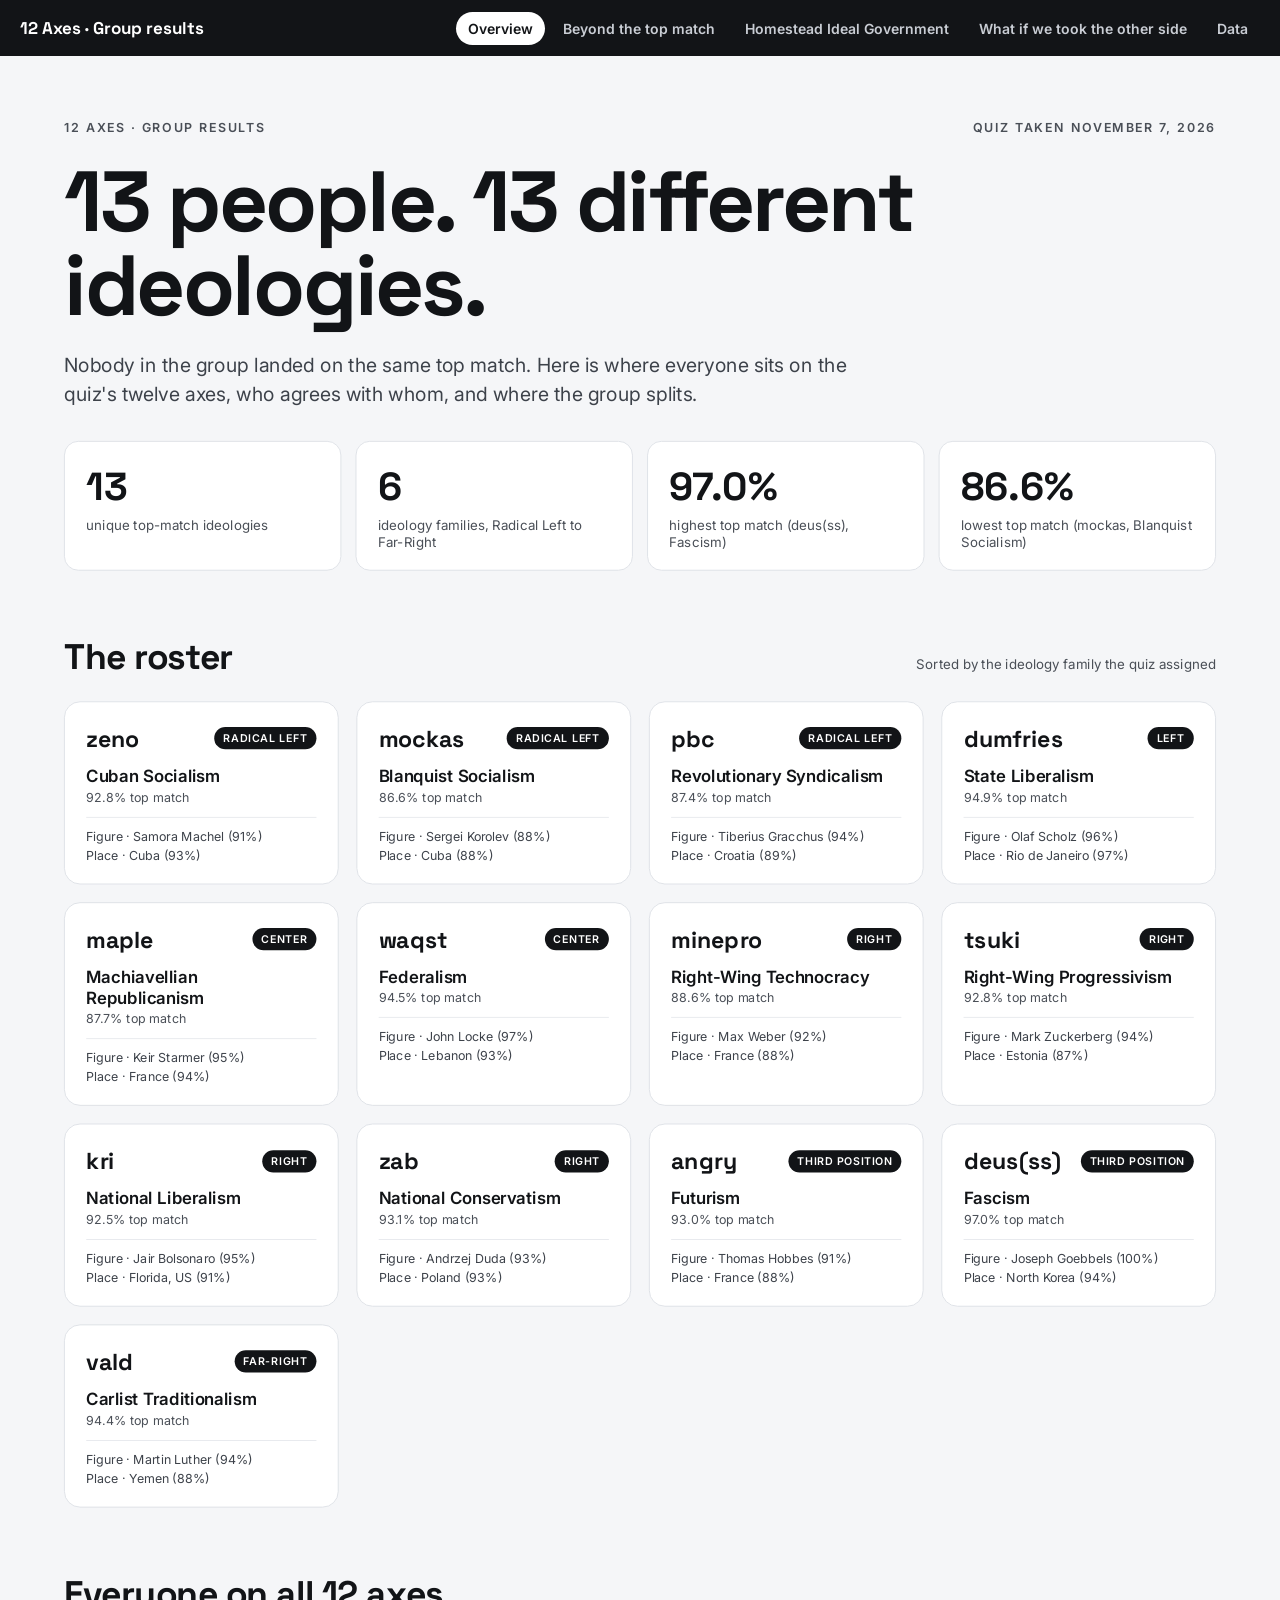
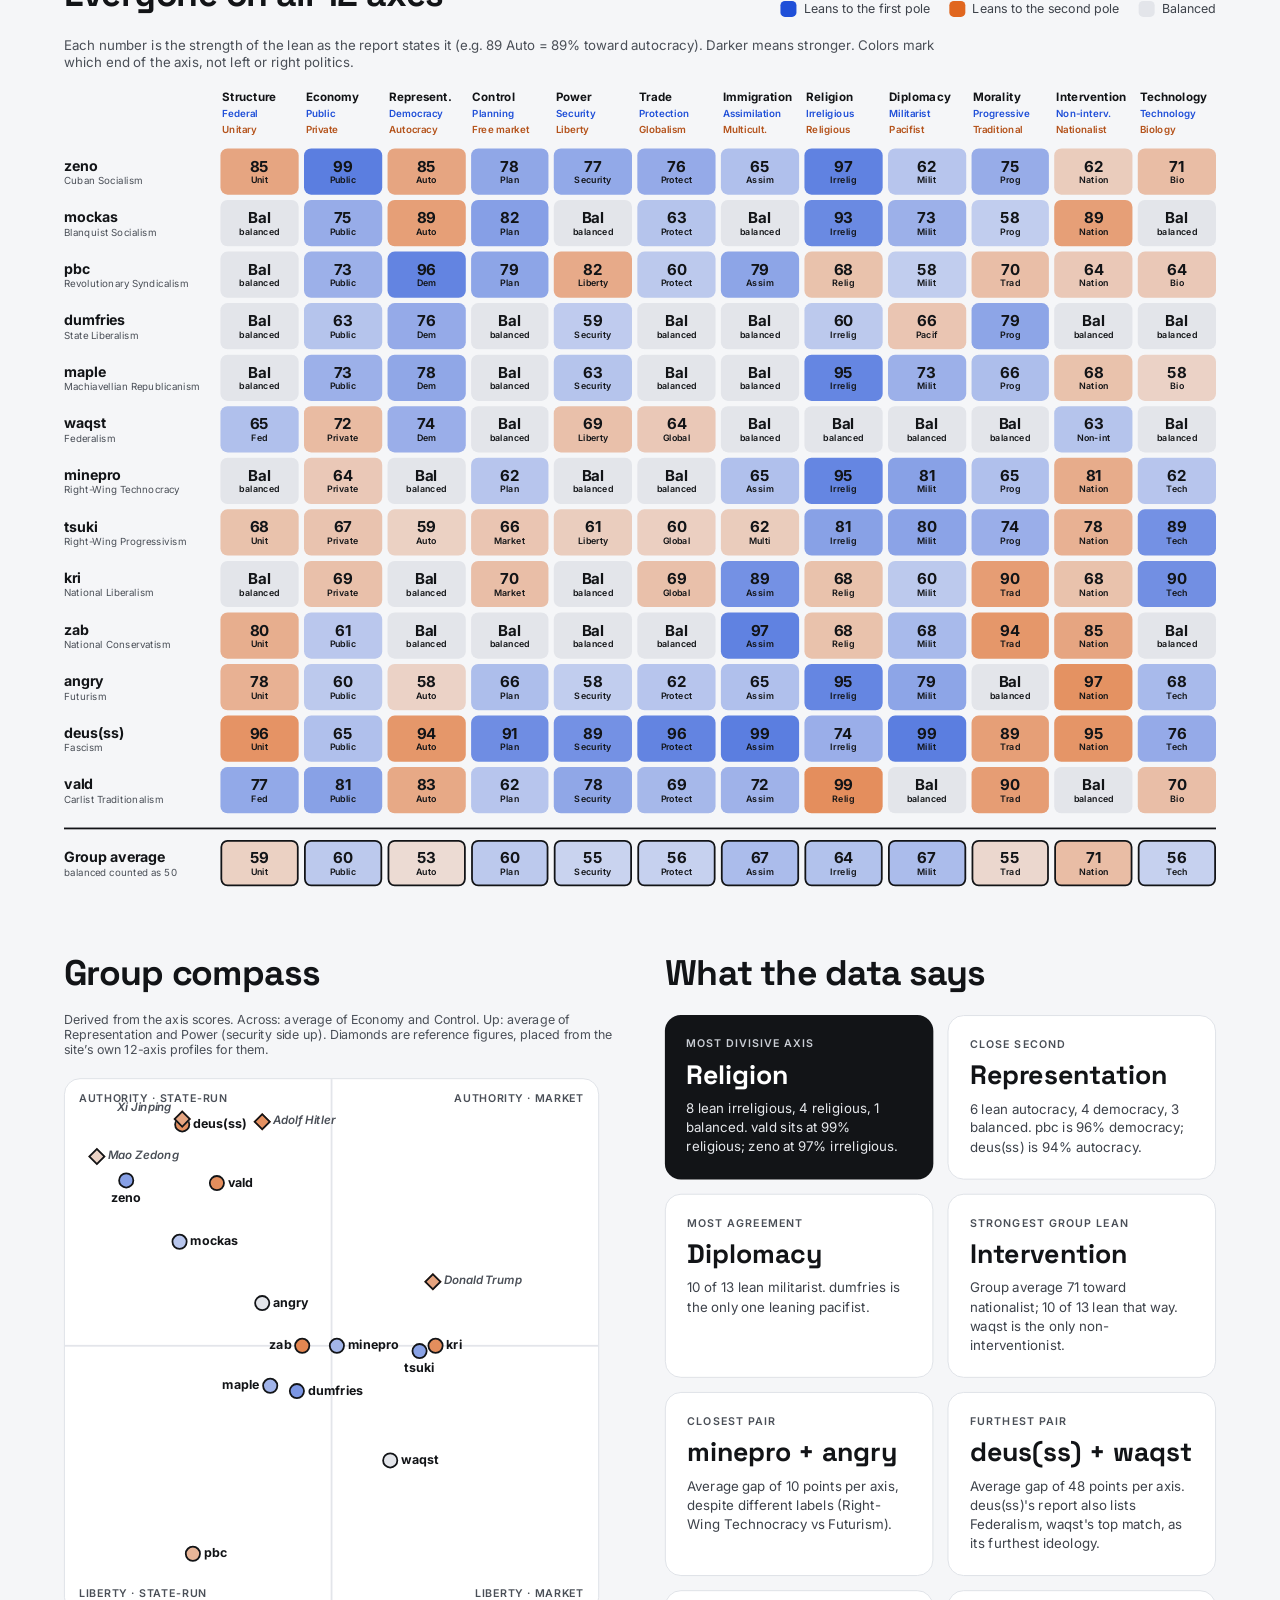
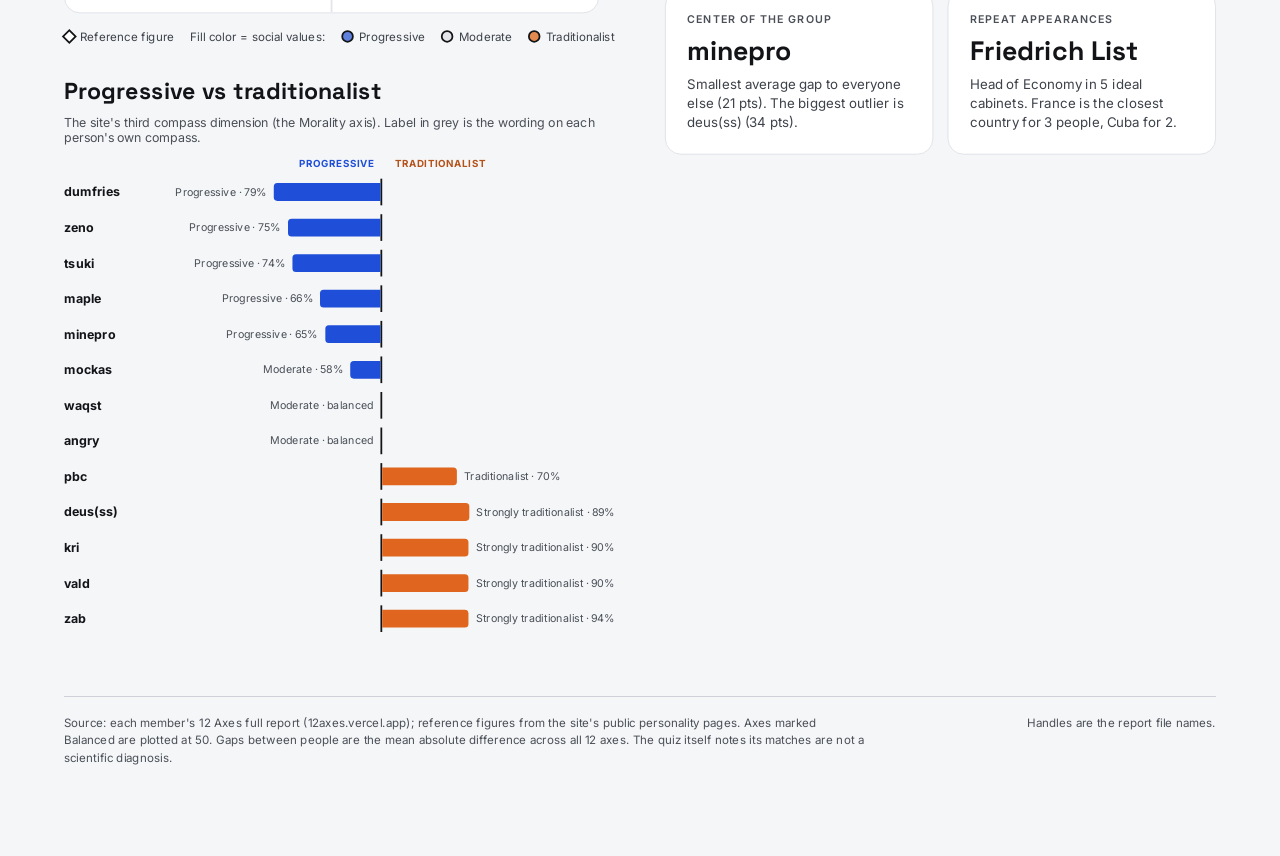
==== commit 517c2bbd: "feat: add zab and refresh Homestead with the 13-member data zab joins every page and data file. Home" ====
--- a/index.html
+++ b/index.html
@@ -27,19 +27,19 @@
 </head>
 <body>
 <nav class="site-nav" aria-label="Pages"><div class="in"><a class="brand" href="index.html">12 Axes · Group results</a><a class="tab" href="index.html" aria-current="page">Overview</a><a class="tab" href="beyond.html">Beyond the top match</a><a class="tab" href="homestead.html">Homestead Ideal Government</a><a class="tab" href="other-side.html">What if we took the other side</a><a class="tab" href="data.html">Data</a></div></nav>
-<main id="frame"><div id="stage" data-height="4150">
-<div style="width: 1440px; height: 4150px; box-sizing: border-box; padding: 72px; background: #F5F6F8; color: #121417; font-family: Inter, system-ui, sans-serif; display: flex; flex-direction: column; gap: 72px">
+<main id="frame"><div id="stage" data-height="4500">
+<div style="width: 1440px; height: 4500px; box-sizing: border-box; padding: 72px; background: #F5F6F8; color: #121417; font-family: Inter, system-ui, sans-serif; display: flex; flex-direction: column; gap: 72px">
 
   <header style="display: flex; flex-direction: column; gap: 28px">
     <div style="display: flex; justify-content: space-between; align-items: center; font-size: 14px; letter-spacing: 0.14em; text-transform: uppercase; color: #4A4F57; font-weight: 600">
       <span>12 Axes · Group results</span>
       <span>Quiz taken November 7, 2026</span>
     </div>
-    <h1 style="margin: 0; font-family: 'Space Grotesk', Inter, sans-serif; font-size: 96px; line-height: 0.98; letter-spacing: -0.03em; font-weight: 700; max-width: 1100px">12 people. 12 different ideologies.</h1>
+    <h1 style="margin: 0; font-family: 'Space Grotesk', Inter, sans-serif; font-size: 96px; line-height: 0.98; letter-spacing: -0.03em; font-weight: 700; max-width: 1100px">13 people. 13 different ideologies.</h1>
     <p style="margin: 0; font-size: 22px; line-height: 1.45; color: #3D424A; max-width: 900px">Nobody in the group landed on the same top match. Here is where everyone sits on the quiz's twelve axes, who agrees with whom, and where the group splits.</p>
     <div style="display: grid; grid-template-columns: repeat(4, minmax(0, 1fr)); gap: 16px; margin-top: 8px">
       <div style="background: #FFFFFF; border: 1px solid #DDE0E5; border-radius: 16px; padding: 22px 24px; display: flex; flex-direction: column; gap: 6px">
-        <span style="font-family: 'Space Grotesk', Inter, sans-serif; font-size: 44px; font-weight: 700">12</span>
+        <span style="font-family: 'Space Grotesk', Inter, sans-serif; font-size: 44px; font-weight: 700">13</span>
         <span style="font-size: 15px; color: #4A4F57">unique top-match ideologies</span>
       </div>
       <div style="background: #FFFFFF; border: 1px solid #DDE0E5; border-radius: 16px; padding: 22px 24px; display: flex; flex-direction: column; gap: 6px">
@@ -198,6 +198,20 @@
             <span>Place · Florida, US (91%)</span>
           </div>
         </div>
+        <div style="background: #FFFFFF; border: 1px solid #DDE0E5; border-radius: 18px; padding: 24px; display: flex; flex-direction: column; gap: 14px; min-height: 196px; box-sizing: border-box">
+          <div style="display: flex; justify-content: space-between; align-items: center; gap: 8px">
+            <span style="font-family: 'Space Grotesk', Inter, sans-serif; font-size: 26px; font-weight: 700">zab</span>
+            <span style="font-size: 12px; font-weight: 600; letter-spacing: 0.06em; text-transform: uppercase; background: #121417; color: #FFFFFF; padding: 5px 10px; border-radius: 999px; white-space: nowrap">Right</span>
+          </div>
+          <div style="display: flex; flex-direction: column; gap: 2px">
+            <span style="font-size: 19px; font-weight: 600; line-height: 1.25">National Conservatism</span>
+            <span style="font-size: 14px; color: #4A4F57">93.1% top match</span>
+          </div>
+          <div style="display: flex; flex-direction: column; gap: 4px; font-size: 14px; color: #3D424A; border-top: 1px solid #E6E8EC; padding-top: 12px">
+            <span>Figure · Andrzej Duda (93%)</span>
+            <span>Place · Poland (93%)</span>
+          </div>
+        </div>
       
         <div style="background: #FFFFFF; border: 1px solid #DDE0E5; border-radius: 18px; padding: 24px; display: flex; flex-direction: column; gap: 14px; min-height: 196px; box-sizing: border-box">
           <div style="display: flex; justify-content: space-between; align-items: center; gap: 8px">
@@ -950,6 +964,74 @@
       
         <div style="display: grid; grid-template-columns: 170px repeat(12, minmax(0, 1fr)); gap: 6px">
           <div style="display: flex; flex-direction: column; justify-content: center; height: 52px">
+            <span style="font-size: 16px; font-weight: 700">zab</span>
+            <span style="font-size: 11px; color: #4A4F57; white-space: nowrap; overflow: hidden; text-overflow: ellipsis">National Conservatism</span>
+          </div>
+          
+          <div style="height: 52px; border-radius: 8px; background: rgb(231,174,142); display: flex; flex-direction: column; align-items: center; justify-content: center; line-height: 1.1">
+            <span style="font-size: 17px; font-weight: 700; color: #121417">80</span>
+            <span style="font-size: 10px; font-weight: 600; color: #121417">Unit</span>
+          </div>
+        
+          <div style="height: 52px; border-radius: 8px; background: rgb(186,199,237); display: flex; flex-direction: column; align-items: center; justify-content: center; line-height: 1.1">
+            <span style="font-size: 17px; font-weight: 700; color: #121417">61</span>
+            <span style="font-size: 10px; font-weight: 600; color: #121417">Public</span>
+          </div>
+        
+          <div style="height: 52px; border-radius: 8px; background: #E3E5EA; display: flex; flex-direction: column; align-items: center; justify-content: center; line-height: 1.1">
+            <span style="font-size: 17px; font-weight: 700; color: #121417">Bal</span>
+            <span style="font-size: 10px; font-weight: 600; color: #121417">balanced</span>
+          </div>
+        
+          <div style="height: 52px; border-radius: 8px; background: #E3E5EA; display: flex; flex-direction: column; align-items: center; justify-content: center; line-height: 1.1">
+            <span style="font-size: 17px; font-weight: 700; color: #121417">Bal</span>
+            <span style="font-size: 10px; font-weight: 600; color: #121417">balanced</span>
+          </div>
+        
+          <div style="height: 52px; border-radius: 8px; background: #E3E5EA; display: flex; flex-direction: column; align-items: center; justify-content: center; line-height: 1.1">
+            <span style="font-size: 17px; font-weight: 700; color: #121417">Bal</span>
+            <span style="font-size: 10px; font-weight: 600; color: #121417">balanced</span>
+          </div>
+        
+          <div style="height: 52px; border-radius: 8px; background: #E3E5EA; display: flex; flex-direction: column; align-items: center; justify-content: center; line-height: 1.1">
+            <span style="font-size: 17px; font-weight: 700; color: #121417">Bal</span>
+            <span style="font-size: 10px; font-weight: 600; color: #121417">balanced</span>
+          </div>
+        
+          <div style="height: 52px; border-radius: 8px; background: rgb(96,130,225); display: flex; flex-direction: column; align-items: center; justify-content: center; line-height: 1.1">
+            <span style="font-size: 17px; font-weight: 700; color: #121417">97</span>
+            <span style="font-size: 10px; font-weight: 600; color: #121417">Assim</span>
+          </div>
+        
+          <div style="height: 52px; border-radius: 8px; background: rgb(233,194,172); display: flex; flex-direction: column; align-items: center; justify-content: center; line-height: 1.1">
+            <span style="font-size: 17px; font-weight: 700; color: #121417">68</span>
+            <span style="font-size: 10px; font-weight: 600; color: #121417">Relig</span>
+          </div>
+        
+          <div style="height: 52px; border-radius: 8px; background: rgb(168,186,235); display: flex; flex-direction: column; align-items: center; justify-content: center; line-height: 1.1">
+            <span style="font-size: 17px; font-weight: 700; color: #121417">68</span>
+            <span style="font-size: 10px; font-weight: 600; color: #121417">Milit</span>
+          </div>
+        
+          <div style="height: 52px; border-radius: 8px; background: rgb(229,151,106); display: flex; flex-direction: column; align-items: center; justify-content: center; line-height: 1.1">
+            <span style="font-size: 17px; font-weight: 700; color: #121417">94</span>
+            <span style="font-size: 10px; font-weight: 600; color: #121417">Trad</span>
+          </div>
+        
+          <div style="height: 52px; border-radius: 8px; background: rgb(230,165,129); display: flex; flex-direction: column; align-items: center; justify-content: center; line-height: 1.1">
+            <span style="font-size: 17px; font-weight: 700; color: #121417">85</span>
+            <span style="font-size: 10px; font-weight: 600; color: #121417">Nation</span>
+          </div>
+        
+          <div style="height: 52px; border-radius: 8px; background: #E3E5EA; display: flex; flex-direction: column; align-items: center; justify-content: center; line-height: 1.1">
+            <span style="font-size: 17px; font-weight: 700; color: #121417">Bal</span>
+            <span style="font-size: 10px; font-weight: 600; color: #121417">balanced</span>
+          </div>
+        
+        </div>
+      
+        <div style="display: grid; grid-template-columns: 170px repeat(12, minmax(0, 1fr)); gap: 6px">
+          <div style="display: flex; flex-direction: column; justify-content: center; height: 52px">
             <span style="font-size: 16px; font-weight: 700">angry</span>
             <span style="font-size: 11px; color: #4A4F57; white-space: nowrap; overflow: hidden; text-overflow: ellipsis">Futurism</span>
           </div>
@@ -1158,8 +1240,8 @@
           <span style="font-size: 11px; color: #4A4F57">balanced counted as 50</span>
         </div>
         
-          <div style="height: 52px; border-radius: 8px; background: rgb(235,212,201); border: 2px solid #121417; box-sizing: border-box; display: flex; flex-direction: column; align-items: center; justify-content: center; line-height: 1.1">
-            <span style="font-size: 17px; font-weight: 700; color: #121417">57</span>
+          <div style="height: 52px; border-radius: 8px; background: rgb(235,209,195); border: 2px solid #121417; box-sizing: border-box; display: flex; flex-direction: column; align-items: center; justify-content: center; line-height: 1.1">
+            <span style="font-size: 17px; font-weight: 700; color: #121417">59</span>
             <span style="font-size: 10px; font-weight: 600; color: #121417">Unit</span>
           </div>
         
@@ -1168,13 +1250,13 @@
             <span style="font-size: 10px; font-weight: 600; color: #121417">Public</span>
           </div>
         
-          <div style="height: 52px; border-radius: 8px; background: rgb(236,217,208); border: 2px solid #121417; box-sizing: border-box; display: flex; flex-direction: column; align-items: center; justify-content: center; line-height: 1.1">
-            <span style="font-size: 17px; font-weight: 700; color: #121417">54</span>
+          <div style="height: 52px; border-radius: 8px; background: rgb(236,219,211); border: 2px solid #121417; box-sizing: border-box; display: flex; flex-direction: column; align-items: center; justify-content: center; line-height: 1.1">
+            <span style="font-size: 17px; font-weight: 700; color: #121417">53</span>
             <span style="font-size: 10px; font-weight: 600; color: #121417">Auto</span>
           </div>
         
-          <div style="height: 52px; border-radius: 8px; background: rgb(186,199,237); border: 2px solid #121417; box-sizing: border-box; display: flex; flex-direction: column; align-items: center; justify-content: center; line-height: 1.1">
-            <span style="font-size: 17px; font-weight: 700; color: #121417">61</span>
+          <div style="height: 52px; border-radius: 8px; background: rgb(188,201,237); border: 2px solid #121417; box-sizing: border-box; display: flex; flex-direction: column; align-items: center; justify-content: center; line-height: 1.1">
+            <span style="font-size: 17px; font-weight: 700; color: #121417">60</span>
             <span style="font-size: 10px; font-weight: 600; color: #121417">Plan</span>
           </div>
         
@@ -1183,18 +1265,18 @@
             <span style="font-size: 10px; font-weight: 600; color: #121417">Security</span>
           </div>
         
-          <div style="height: 52px; border-radius: 8px; background: rgb(196,207,238); border: 2px solid #121417; box-sizing: border-box; display: flex; flex-direction: column; align-items: center; justify-content: center; line-height: 1.1">
-            <span style="font-size: 17px; font-weight: 700; color: #121417">57</span>
+          <div style="height: 52px; border-radius: 8px; background: rgb(198,209,239); border: 2px solid #121417; box-sizing: border-box; display: flex; flex-direction: column; align-items: center; justify-content: center; line-height: 1.1">
+            <span style="font-size: 17px; font-weight: 700; color: #121417">56</span>
             <span style="font-size: 10px; font-weight: 600; color: #121417">Protect</span>
+          </div>
+        
+          <div style="height: 52px; border-radius: 8px; background: rgb(171,188,235); border: 2px solid #121417; box-sizing: border-box; display: flex; flex-direction: column; align-items: center; justify-content: center; line-height: 1.1">
+            <span style="font-size: 17px; font-weight: 700; color: #121417">67</span>
+            <span style="font-size: 10px; font-weight: 600; color: #121417">Assim</span>
           </div>
         
           <div style="height: 52px; border-radius: 8px; background: rgb(178,194,236); border: 2px solid #121417; box-sizing: border-box; display: flex; flex-direction: column; align-items: center; justify-content: center; line-height: 1.1">
             <span style="font-size: 17px; font-weight: 700; color: #121417">64</span>
-            <span style="font-size: 10px; font-weight: 600; color: #121417">Assim</span>
-          </div>
-        
-          <div style="height: 52px; border-radius: 8px; background: rgb(171,188,235); border: 2px solid #121417; box-sizing: border-box; display: flex; flex-direction: column; align-items: center; justify-content: center; line-height: 1.1">
-            <span style="font-size: 17px; font-weight: 700; color: #121417">67</span>
             <span style="font-size: 10px; font-weight: 600; color: #121417">Irrelig</span>
           </div>
         
@@ -1203,13 +1285,13 @@
             <span style="font-size: 10px; font-weight: 600; color: #121417">Milit</span>
           </div>
         
-          <div style="height: 52px; border-radius: 8px; background: rgb(236,220,213); border: 2px solid #121417; box-sizing: border-box; display: flex; flex-direction: column; align-items: center; justify-content: center; line-height: 1.1">
-            <span style="font-size: 17px; font-weight: 700; color: #121417">52</span>
+          <div style="height: 52px; border-radius: 8px; background: rgb(235,215,206); border: 2px solid #121417; box-sizing: border-box; display: flex; flex-direction: column; align-items: center; justify-content: center; line-height: 1.1">
+            <span style="font-size: 17px; font-weight: 700; color: #121417">55</span>
             <span style="font-size: 10px; font-weight: 600; color: #121417">Trad</span>
           </div>
         
-          <div style="height: 52px; border-radius: 8px; background: rgb(233,190,167); border: 2px solid #121417; box-sizing: border-box; display: flex; flex-direction: column; align-items: center; justify-content: center; line-height: 1.1">
-            <span style="font-size: 17px; font-weight: 700; color: #121417">70</span>
+          <div style="height: 52px; border-radius: 8px; background: rgb(233,189,165); border: 2px solid #121417; box-sizing: border-box; display: flex; flex-direction: column; align-items: center; justify-content: center; line-height: 1.1">
+            <span style="font-size: 17px; font-weight: 700; color: #121417">71</span>
             <span style="font-size: 10px; font-weight: 600; color: #121417">Nation</span>
           </div>
         
@@ -1217,7 +1299,6 @@
             <span style="font-size: 17px; font-weight: 700; color: #121417">56</span>
             <span style="font-size: 10px; font-weight: 600; color: #121417">Tech</span>
           </div>
-        
       </div>
     </div>
   </section>
@@ -1270,6 +1351,9 @@
           <div style="position: absolute; left: 171px; top: 117px; width: 18px; height: 18px; margin-left: -9px; margin-top: -9px; border-radius: 50%; background: rgb(228,142,93); border: 2px solid #121417; box-sizing: border-box"></div>
           <span style="position: absolute; left: 183px; top: 107px; width: 110px; text-align: left; font-size: 14px; font-weight: 700; color: #121417">vald</span>
         
+          <div style="position: absolute; left: 267px; top: 300px; width: 18px; height: 18px; margin-left: -9px; margin-top: -9px; border-radius: 50%; background: rgb(227,134,81); border: 2px solid #121417; box-sizing: border-box"></div>
+          <span style="position: absolute; left: 145px; top: 290px; width: 110px; text-align: right; font-size: 14px; font-weight: 700; color: #121417">zab</span>
+        
         
           <div style="position: absolute; left: 36px; top: 87px; width: 14px; height: 14px; margin-left: -7px; margin-top: -7px; transform: rotate(45deg); background: rgb(235,210,197); border: 2px solid #121417; box-sizing: border-box"></div>
           <span style="position: absolute; left: 48px; top: 77px; width: 110px; text-align: left; font-size: 13px; font-style: italic; font-weight: 600; color: #4A4F57">Mao Zedong</span>
@@ -1442,6 +1526,18 @@
             </div>
           </div>
         
+          <div style="display: grid; grid-template-columns: 96px 1fr 1fr; gap: 0; align-items: center; height: 30px">
+            <span style="font-size: 14px; font-weight: 700">zab</span>
+            <div style="display: flex; justify-content: flex-end; align-items: center; height: 30px; border-right: 2px solid #121417; gap: 8px">
+              <span style="font-size: 12px; color: #4A4F57; white-space: nowrap"></span>
+              <div style="height: 20px; width: 0%; background: #1F4FD8; border-radius: 4px 0 0 4px"></div>
+            </div>
+            <div style="display: flex; align-items: center; height: 30px; gap: 8px">
+              <div style="height: 20px; width: 70%; background: #E0661F; border-radius: 0 4px 4px 0"></div>
+              <span style="font-size: 12px; color: #4A4F57; white-space: nowrap">Strongly traditionalist · 94%</span>
+            </div>
+          </div>
+        
       </div>
     </div>
 
@@ -1451,22 +1547,22 @@
         <div style="background: #121417; color: #FFFFFF; border-radius: 18px; padding: 24px; display: flex; flex-direction: column; gap: 8px">
           <span style="font-size: 12px; font-weight: 600; letter-spacing: 0.1em; text-transform: uppercase; color: #C9CDD4">Most divisive axis</span>
           <span style="font-family: 'Space Grotesk', Inter, sans-serif; font-size: 30px; font-weight: 700">Religion</span>
-          <span style="font-size: 15px; line-height: 1.45; color: #E6E8EC">8 lean irreligious, 3 religious, 1 balanced. vald sits at 99% religious; zeno at 97% irreligious.</span>
+          <span style="font-size: 15px; line-height: 1.45; color: #E6E8EC">8 lean irreligious, 4 religious, 1 balanced. vald sits at 99% religious; zeno at 97% irreligious.</span>
         </div>
         <div style="background: #FFFFFF; border: 1px solid #DDE0E5; border-radius: 18px; padding: 24px; display: flex; flex-direction: column; gap: 8px">
           <span style="font-size: 12px; font-weight: 600; letter-spacing: 0.1em; text-transform: uppercase; color: #4A4F57">Close second</span>
           <span style="font-family: 'Space Grotesk', Inter, sans-serif; font-size: 30px; font-weight: 700">Representation</span>
-          <span style="font-size: 15px; line-height: 1.45; color: #3D424A">6 lean autocracy, 4 democracy, 2 balanced. pbc is 96% democracy; deus(ss) is 94% autocracy.</span>
+          <span style="font-size: 15px; line-height: 1.45; color: #3D424A">6 lean autocracy, 4 democracy, 3 balanced. pbc is 96% democracy; deus(ss) is 94% autocracy.</span>
         </div>
         <div style="background: #FFFFFF; border: 1px solid #DDE0E5; border-radius: 18px; padding: 24px; display: flex; flex-direction: column; gap: 8px">
           <span style="font-size: 12px; font-weight: 600; letter-spacing: 0.1em; text-transform: uppercase; color: #4A4F57">Most agreement</span>
           <span style="font-family: 'Space Grotesk', Inter, sans-serif; font-size: 30px; font-weight: 700">Diplomacy</span>
-          <span style="font-size: 15px; line-height: 1.45; color: #3D424A">9 of 12 lean militarist. dumfries is the only one leaning pacifist.</span>
+          <span style="font-size: 15px; line-height: 1.45; color: #3D424A">10 of 13 lean militarist. dumfries is the only one leaning pacifist.</span>
         </div>
         <div style="background: #FFFFFF; border: 1px solid #DDE0E5; border-radius: 18px; padding: 24px; display: flex; flex-direction: column; gap: 8px">
           <span style="font-size: 12px; font-weight: 600; letter-spacing: 0.1em; text-transform: uppercase; color: #4A4F57">Strongest group lean</span>
           <span style="font-family: 'Space Grotesk', Inter, sans-serif; font-size: 30px; font-weight: 700">Intervention</span>
-          <span style="font-size: 15px; line-height: 1.45; color: #3D424A">Group average 70 toward nationalist; 9 of 12 lean that way. waqst is the only non-interventionist.</span>
+          <span style="font-size: 15px; line-height: 1.45; color: #3D424A">Group average 71 toward nationalist; 10 of 13 lean that way. waqst is the only non-interventionist.</span>
         </div>
         <div style="background: #FFFFFF; border: 1px solid #DDE0E5; border-radius: 18px; padding: 24px; display: flex; flex-direction: column; gap: 8px">
           <span style="font-size: 12px; font-weight: 600; letter-spacing: 0.1em; text-transform: uppercase; color: #4A4F57">Closest pair</span>
@@ -1481,12 +1577,12 @@
         <div style="background: #FFFFFF; border: 1px solid #DDE0E5; border-radius: 18px; padding: 24px; display: flex; flex-direction: column; gap: 8px">
           <span style="font-size: 12px; font-weight: 600; letter-spacing: 0.1em; text-transform: uppercase; color: #4A4F57">Center of the group</span>
           <span style="font-family: 'Space Grotesk', Inter, sans-serif; font-size: 30px; font-weight: 700">minepro</span>
-          <span style="font-size: 15px; line-height: 1.45; color: #3D424A">Smallest average gap to everyone else (21 pts). The biggest outlier is deus(ss) (35 pts).</span>
+          <span style="font-size: 15px; line-height: 1.45; color: #3D424A">Smallest average gap to everyone else (21 pts). The biggest outlier is deus(ss) (34 pts).</span>
         </div>
         <div style="background: #FFFFFF; border: 1px solid #DDE0E5; border-radius: 18px; padding: 24px; display: flex; flex-direction: column; gap: 8px">
           <span style="font-size: 12px; font-weight: 600; letter-spacing: 0.1em; text-transform: uppercase; color: #4A4F57">Repeat appearances</span>
           <span style="font-family: 'Space Grotesk', Inter, sans-serif; font-size: 30px; font-weight: 700">Friedrich List</span>
-          <span style="font-size: 15px; line-height: 1.45; color: #3D424A">Head of Economy in 4 ideal cabinets. France is the closest country for 3 people, Cuba for 2.</span>
+          <span style="font-size: 15px; line-height: 1.45; color: #3D424A">Head of Economy in 5 ideal cabinets. France is the closest country for 3 people, Cuba for 2.</span>
         </div>
       </div>
     </div>
